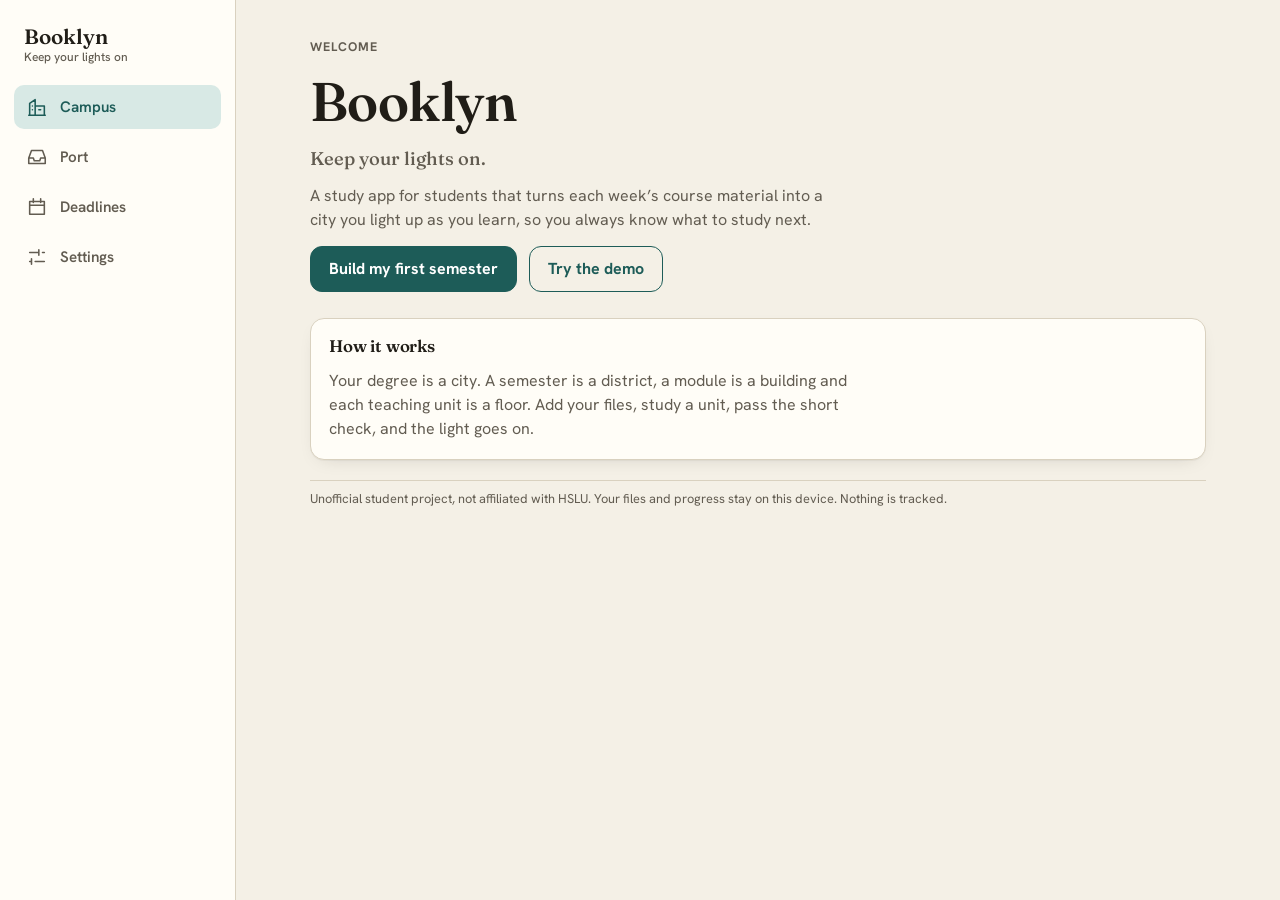
==== index.html @ 8a33d188 "Initial Booklyn" ====
<!doctype html>
<html lang="en">
<head>
<meta charset="utf-8">
<meta name="viewport" content="width=device-width,initial-scale=1,viewport-fit=cover">
<title>Booklyn</title>
<meta name="description" content="Keep your lights on. Turn each week's course material into a city you light up as you learn.">
<meta name="robots" content="noindex,nofollow">
<meta name="theme-color" content="#1d5c58">
<link rel="manifest" href="manifest.webmanifest">
<link rel="icon" href="icon.svg" type="image/svg+xml">
<link rel="preconnect" href="https://fonts.googleapis.com">
<link rel="preconnect" href="https://fonts.gstatic.com" crossorigin>
<link href="https://fonts.googleapis.com/css2?family=Fraunces:opsz,wght@9..144,500;9..144,650&family=Hanken+Grotesk:wght@400;500;600;700&display=swap" rel="stylesheet">
<link rel="stylesheet" href="styles.css">
</head>
<body>
<div class="shell" id="app"></div>
<div class="toast" id="toast" role="status" aria-live="polite"></div>
<input type="file" id="fi" multiple hidden>
<input type="file" id="fd" webkitdirectory multiple hidden>
<script src="app.js"></script>
</body>
</html>
---- styles.css ----
/* Booklyn. Idea: your degree is a city seen at dusk. A module is a building, a teaching unit is a floor, and a light is on when you have reviewed it. */
:root{
  --bg:#f4f0e6; --surface:#fffdf7; --surface2:#ede7d8; --ink:#201d17; --muted:#625c51; --line:#d9d1bf;
  --accent:#1d5c58; --accent-ink:#ffffff; --accent-soft:#d8e9e5;
  --lit:#e9a413; --lit-soft:#fbe9bd; --warn:#a8431a; --ok:#2b7447;
  --wall-s:30%; --wall-l:68%; --win-off:#cfc6b2; --roof:#8d8574; --ground:#bdb39d;
  --radius:14px; --shadow:0 1px 0 rgba(32,29,23,.04),0 6px 20px -12px rgba(32,29,23,.25);
  color-scheme:light;
}
@media (prefers-color-scheme:dark){
  :root:not([data-theme="light"]){
    --bg:#12151b; --surface:#1a1e26; --surface2:#232833; --ink:#ece8dd; --muted:#a29e92; --line:#2e3441;
    --accent:#76c8bd; --accent-ink:#0c2220; --accent-soft:#183431;
    --lit:#ffc247; --lit-soft:#3d3113; --warn:#f08a5d; --ok:#74c995;
    --wall-s:18%; --wall-l:30%; --win-off:#2c323e; --roof:#4a5060; --ground:#2e3441;
    color-scheme:dark;
  }
}
:root[data-theme="dark"]{
  --bg:#12151b; --surface:#1a1e26; --surface2:#232833; --ink:#ece8dd; --muted:#a29e92; --line:#2e3441;
  --accent:#76c8bd; --accent-ink:#0c2220; --accent-soft:#183431;
  --lit:#ffc247; --lit-soft:#3d3113; --warn:#f08a5d; --ok:#74c995;
  --wall-s:18%; --wall-l:30%; --win-off:#2c323e; --roof:#4a5060; --ground:#2e3441;
  color-scheme:dark;
}
*{box-sizing:border-box}
html{-webkit-text-size-adjust:100%}
body{margin:0;background:var(--bg);color:var(--ink);font:16px/1.5 'Hanken Grotesk',system-ui,-apple-system,Segoe UI,sans-serif}
h1,h2,h3{font-family:'Fraunces',Georgia,serif;font-weight:600;line-height:1.15;margin:0;letter-spacing:-.01em}
h1{font-size:clamp(1.7rem,5vw,2.4rem)}
h2{font-size:1.25rem}
h3{font-size:1.05rem}
p{margin:0}
button,select,input,textarea{font:inherit;color:inherit}
button{cursor:pointer}
:focus-visible{outline:3px solid var(--accent);outline-offset:2px;border-radius:6px}
h1:focus{outline:none}
.sr{position:absolute;width:1px;height:1px;overflow:hidden;clip:rect(0 0 0 0);white-space:nowrap}

/* shell */
.shell{min-height:100dvh}
.rail{display:none}
.main{width:100%;max-width:960px;margin:0 auto;padding:22px max(16px,env(safe-area-inset-right)) 104px max(16px,env(safe-area-inset-left));display:flex;flex-direction:column;gap:20px}
.tabbar{position:fixed;left:0;right:0;bottom:0;z-index:20;display:grid;grid-template-columns:repeat(4,1fr);background:var(--surface);border-top:1px solid var(--line);padding:4px max(4px,env(safe-area-inset-right)) max(4px,env(safe-area-inset-bottom)) max(4px,env(safe-area-inset-left))}
.navbtn{position:relative;display:flex;flex-direction:column;align-items:center;gap:2px;min-height:52px;padding:6px 4px;border:0;background:none;color:var(--muted);font-size:.74rem;font-weight:600;border-radius:10px}
.navbtn svg{width:22px;height:22px;stroke:currentColor;fill:none;stroke-width:1.7;stroke-linecap:round;stroke-linejoin:round}
.navbtn[aria-current="page"]{color:var(--accent)}
.badge{position:absolute;top:2px;left:calc(50% + 6px);min-width:18px;height:18px;padding:0 5px;border-radius:9px;background:var(--lit);color:#201d17;font-size:.7rem;font-weight:700;display:grid;place-items:center}
@media (min-width:900px){
  .shell{display:grid;grid-template-columns:236px minmax(0,1fr)}
  .rail{display:flex;flex-direction:column;gap:6px;position:sticky;top:0;height:100dvh;padding:24px 14px;border-right:1px solid var(--line);background:var(--surface)}
  .rail .brand{font:600 1.3rem 'Fraunces',serif;padding:0 10px 14px}
  .rail .brand small{display:block;font:500 .75rem 'Hanken Grotesk',sans-serif;color:var(--muted)}
  .rail .navbtn{flex-direction:row;gap:12px;font-size:.95rem;justify-content:flex-start;padding:10px 12px;min-height:44px}
  .rail .navbtn[aria-current="page"]{background:var(--accent-soft)}
  .rail .badge{position:static;margin-left:auto}
  .tabbar{display:none}
  .main{padding:32px 32px 56px}
}

/* generic */
.eyebrow{font-size:.78rem;font-weight:700;letter-spacing:.08em;text-transform:uppercase;color:var(--muted)}
.lede{color:var(--muted);max-width:60ch}
.card{background:var(--surface);border:1px solid var(--line);border-radius:var(--radius);padding:18px;box-shadow:var(--shadow)}
.card.accent{background:var(--accent);color:var(--accent-ink);border-color:transparent}
.card.accent .eyebrow,.card.accent .lede{color:inherit;opacity:.85}
.stack{display:flex;flex-direction:column;gap:12px}
.row{display:flex;align-items:center;gap:12px;flex-wrap:wrap}
.between{justify-content:space-between}
.btn{display:inline-flex;align-items:center;justify-content:center;gap:8px;min-height:44px;padding:10px 18px;border-radius:12px;border:1px solid var(--accent);background:var(--accent);color:var(--accent-ink);font-weight:700;text-decoration:none}
.btn.ghost{background:transparent;color:var(--accent)}
.btn.light{background:var(--accent-ink);color:var(--accent);border-color:transparent}
.card.accent .btn.ghost{color:var(--accent-ink);border-color:currentColor}
.btn.small{min-height:36px;padding:6px 12px;font-size:.9rem}
.btn[disabled]{opacity:.45;cursor:not-allowed}
.link{background:none;border:0;padding:0;color:var(--accent);font-weight:600;text-decoration:underline;text-underline-offset:3px;min-height:32px}
.back{display:inline-flex;align-items:center;gap:6px;color:var(--muted);font-weight:600;background:none;border:0;padding:6px 0;min-height:36px}
.chip{display:inline-flex;align-items:center;gap:6px;padding:2px 10px;border-radius:999px;font-size:.78rem;font-weight:700;background:var(--surface2);color:var(--muted);white-space:nowrap}
.chip::before{content:"";width:8px;height:8px;border-radius:50%;background:currentColor}
.chip.s-lit{background:var(--lit-soft);color:var(--ink)}
.chip.s-lit::before{background:var(--lit)}
.chip.s-progress::before{background:var(--lit);opacity:.55}
.chip.s-empty::before{background:none;border:1.5px dashed currentColor}
.chip.warn{background:#f6dccd;color:#6e2a0d}
.chip.warn::before{background:var(--warn)}
@media (prefers-color-scheme:dark){:root:not([data-theme="light"]) .chip.warn{background:#4a2616;color:#ffd7c4}}
:root[data-theme="dark"] .chip.warn{background:#4a2616;color:#ffd7c4}
.bar{height:8px;border-radius:99px;background:var(--surface2);overflow:hidden}
.bar>i{display:block;height:100%;background:var(--lit);border-radius:99px;transition:width .4s}
.card.accent .bar{background:rgba(255,255,255,.25)}
.card.accent .bar>i{background:var(--lit)}
.grid2{display:grid;gap:14px;grid-template-columns:1fr}
@media (min-width:700px){.grid2{grid-template-columns:1fr 1fr}}
.notice{border:1px dashed var(--line);border-radius:12px;padding:10px 14px;color:var(--muted);font-size:.9rem}
.notice.warn{border-color:var(--warn);color:var(--warn)}

/* skyline */
.sky{display:grid;grid-template-columns:repeat(7,minmax(0,1fr));gap:4px;align-items:end;padding-top:6px;border-bottom:3px solid var(--ground)}
.bld{display:flex;flex-direction:column;align-items:center;gap:4px;border:0;background:none;padding:2px 0 6px;border-radius:8px;min-height:44px}
.bld svg{width:100%;max-width:64px;height:auto;overflow:visible}
.bld:hover svg,.bld:focus-visible svg{transform:translateY(-3px)}
.bld svg{transition:transform .2s}
.bld .code{font-size:.7rem;font-weight:700;letter-spacing:.04em;color:var(--muted)}
.bsvg .wall{fill:hsl(var(--h) var(--wall-s) var(--wall-l))}
.bsvg .roof{fill:var(--roof)}
.bsvg .win{fill:var(--win-off)}
.bsvg .st-lit .win{fill:var(--lit)}
.bsvg .st-progress .win{fill:var(--lit);opacity:.5}
.bsvg .st-empty .wall{fill:var(--surface2);stroke:none;opacity:.75}
.bsvg .st-empty .win{display:none}
.bsvg .pop .win{animation:glow .9s ease-out}
@keyframes glow{from{fill:var(--win-off)}60%{filter:drop-shadow(0 0 3px var(--lit))}}
.legend{display:flex;gap:16px;flex-wrap:wrap;font-size:.82rem;color:var(--muted)}
.legend span{display:inline-flex;align-items:center;gap:6px}
.dot{width:10px;height:10px;border-radius:2px;display:inline-block;background:var(--win-off)}
.dot.l{background:var(--lit)}.dot.p{background:var(--lit);opacity:.5}
.dot.e{background:var(--surface2);border:1px solid var(--line)}

/* lists */
.list{list-style:none;margin:0;padding:0;display:flex;flex-direction:column;gap:10px}
.item{display:flex;gap:12px;align-items:center;padding:12px 14px;background:var(--surface);border:1px solid var(--line);border-radius:12px;text-decoration:none;color:inherit;width:100%;text-align:left}
button.item{cursor:pointer}
.item .grow{flex:1;min-width:0}
.item .t{font-weight:600;overflow-wrap:anywhere}
.item .s{font-size:.85rem;color:var(--muted)}
.floor{width:42px;height:42px;border-radius:10px;display:grid;place-items:center;font-weight:700;background:hsl(var(--h) var(--wall-s) var(--wall-l));color:#201d17;flex:none}
.item.lit .floor{box-shadow:inset 0 0 0 3px var(--lit)}
.item.empty{border-style:dashed}
.chip.s-empty::before{background:none;border:1.5px solid currentColor}
.modcard{display:flex;flex-direction:column;gap:10px}
.mini{display:flex;align-items:center;gap:12px}
.mini .floor{width:40px;height:40px}
.check{display:flex;gap:12px;align-items:flex-start;padding:12px 14px;background:var(--surface);border:1px solid var(--line);border-radius:12px;cursor:pointer}
.check input{width:22px;height:22px;margin-top:1px;accent-color:var(--accent);flex:none}
.check .t{font-weight:600;overflow-wrap:anywhere}
.check .s{font-size:.85rem;color:var(--muted)}
.tabs{display:flex;gap:4px;padding:4px;background:var(--surface2);border-radius:12px;width:fit-content;max-width:100%}
.tabs button{border:0;background:none;padding:8px 16px;border-radius:9px;font-weight:600;color:var(--muted);min-height:40px}
.tabs button[aria-selected="true"]{background:var(--surface);color:var(--ink);box-shadow:var(--shadow)}
input[type=search],input[type=text],input[type=number],input[type=date],textarea,select{width:100%;min-height:44px;padding:10px 12px;border:1px solid var(--line);border-radius:10px;background:var(--surface);color:var(--ink)}
textarea{min-height:130px;resize:vertical}
label.f{display:flex;flex-direction:column;gap:6px;font-weight:600;font-size:.9rem}

/* port */
.pfile{display:grid;gap:10px;padding:14px;background:var(--surface);border:1px solid var(--line);border-radius:12px}
.pfile.flag{border-color:var(--lit);box-shadow:inset 3px 0 0 var(--lit)}
.pfile.off{opacity:.55}
.pfile .top{display:flex;gap:12px;align-items:flex-start}
.pfile .top input{width:22px;height:22px;accent-color:var(--accent);margin-top:2px;flex:none}
.pfile .sel{display:grid;gap:8px;grid-template-columns:minmax(0,1fr) 112px}
.actionbar{position:sticky;bottom:calc(68px + env(safe-area-inset-bottom));z-index:5;display:flex;gap:12px;align-items:center;justify-content:space-between;flex-wrap:wrap;padding:12px 14px;background:var(--surface);border:1px solid var(--line);border-radius:14px;box-shadow:0 10px 30px -12px rgba(0,0,0,.35)}
@media (min-width:900px){.actionbar{bottom:16px}}

/* study */
.timer{font:600 clamp(3.2rem,16vw,5.5rem)/1 'Fraunces',serif;font-variant-numeric:tabular-nums;text-align:center;padding:10px 0}
.opt{display:flex;gap:12px;align-items:center;width:100%;text-align:left;min-height:52px;padding:12px 14px;border-radius:12px;border:1.5px solid var(--line);background:var(--surface)}
.opt:hover:not([disabled]){border-color:var(--accent)}
.opt .k{width:28px;height:28px;border-radius:8px;background:var(--surface2);display:grid;place-items:center;font-weight:700;flex:none}
.opt.right{border-color:var(--ok);background:color-mix(in srgb,var(--ok) 14%,var(--surface))}
.opt.wrong{border-color:var(--warn);background:color-mix(in srgb,var(--warn) 14%,var(--surface))}
.opt[disabled]{cursor:default}
.steps{display:flex;gap:6px}
.steps i{flex:1;height:6px;border-radius:9px;background:var(--surface2)}
.steps i.on{background:var(--accent)}
.big{width:112px;margin:0 auto}
.toast{position:fixed;left:50%;bottom:calc(84px + env(safe-area-inset-bottom));transform:translateX(-50%);max-width:min(92vw,420px);padding:10px 16px;border-radius:12px;background:var(--ink);color:var(--bg);font-weight:600;opacity:0;pointer-events:none;transition:opacity .2s;z-index:50;text-align:center}
.toast.show{opacity:1}
@media (min-width:900px){.toast{bottom:28px}}
.foot{font-size:.82rem;color:var(--muted)}
@media (prefers-reduced-motion:reduce){*{animation:none!important;transition:none!important}}

/* ---- Booklyn additions ---- */
.sky{grid-template-columns:repeat(auto-fit,minmax(44px,1fr))}
.drop{display:flex;flex-direction:column;align-items:center;gap:10px;text-align:center;padding:26px 18px;border:2px dashed var(--line);border-radius:var(--radius);background:var(--surface)}
.drop.over{border-color:var(--accent);background:var(--accent-soft)}
.drop h2{font-size:1.15rem}
.pfile .sel{grid-template-columns:minmax(0,1fr) 112px}
.row.tight{gap:8px}
.fld{display:grid;gap:10px;grid-template-columns:1fr}
@media (min-width:700px){.fld.cols{grid-template-columns:110px 1fr 110px}}
.modrow{display:grid;gap:8px;padding:12px;background:var(--surface2);border-radius:12px}
.modrow .g{display:grid;gap:8px;grid-template-columns:minmax(0,1fr) minmax(0,1fr)}.modrow .g label:nth-child(2){grid-column:1/-1;order:3}
.hero{display:flex;flex-direction:column;gap:14px;padding:6px 0}
.hero h1{font-size:clamp(2.2rem,8vw,3.4rem)}
.hero .motto{font:500 1.15rem 'Fraunces',serif;color:var(--muted)}
.sem{display:flex;gap:10px;align-items:center;flex-wrap:wrap}
.sem select{width:auto;max-width:100%;min-height:40px;font-weight:600}
.matrow{display:flex;gap:12px;align-items:flex-start;padding:12px 14px;background:var(--surface);border:1px solid var(--line);border-radius:12px}
.matrow .grow{flex:1;min-width:0}
.matrow input[type=checkbox]{width:22px;height:22px;margin-top:2px;accent-color:var(--accent);flex:none}
.matrow .t{font-weight:600;overflow-wrap:anywhere}
.matrow .s{font-size:.85rem;color:var(--muted)}
.matrow .acts{display:flex;gap:6px;flex-wrap:wrap;margin-top:8px}
.btn.danger{background:var(--warn);border-color:var(--warn);color:#fff}
.disclaimer{font-size:.8rem;color:var(--muted);padding-top:8px;border-top:1px solid var(--line)}
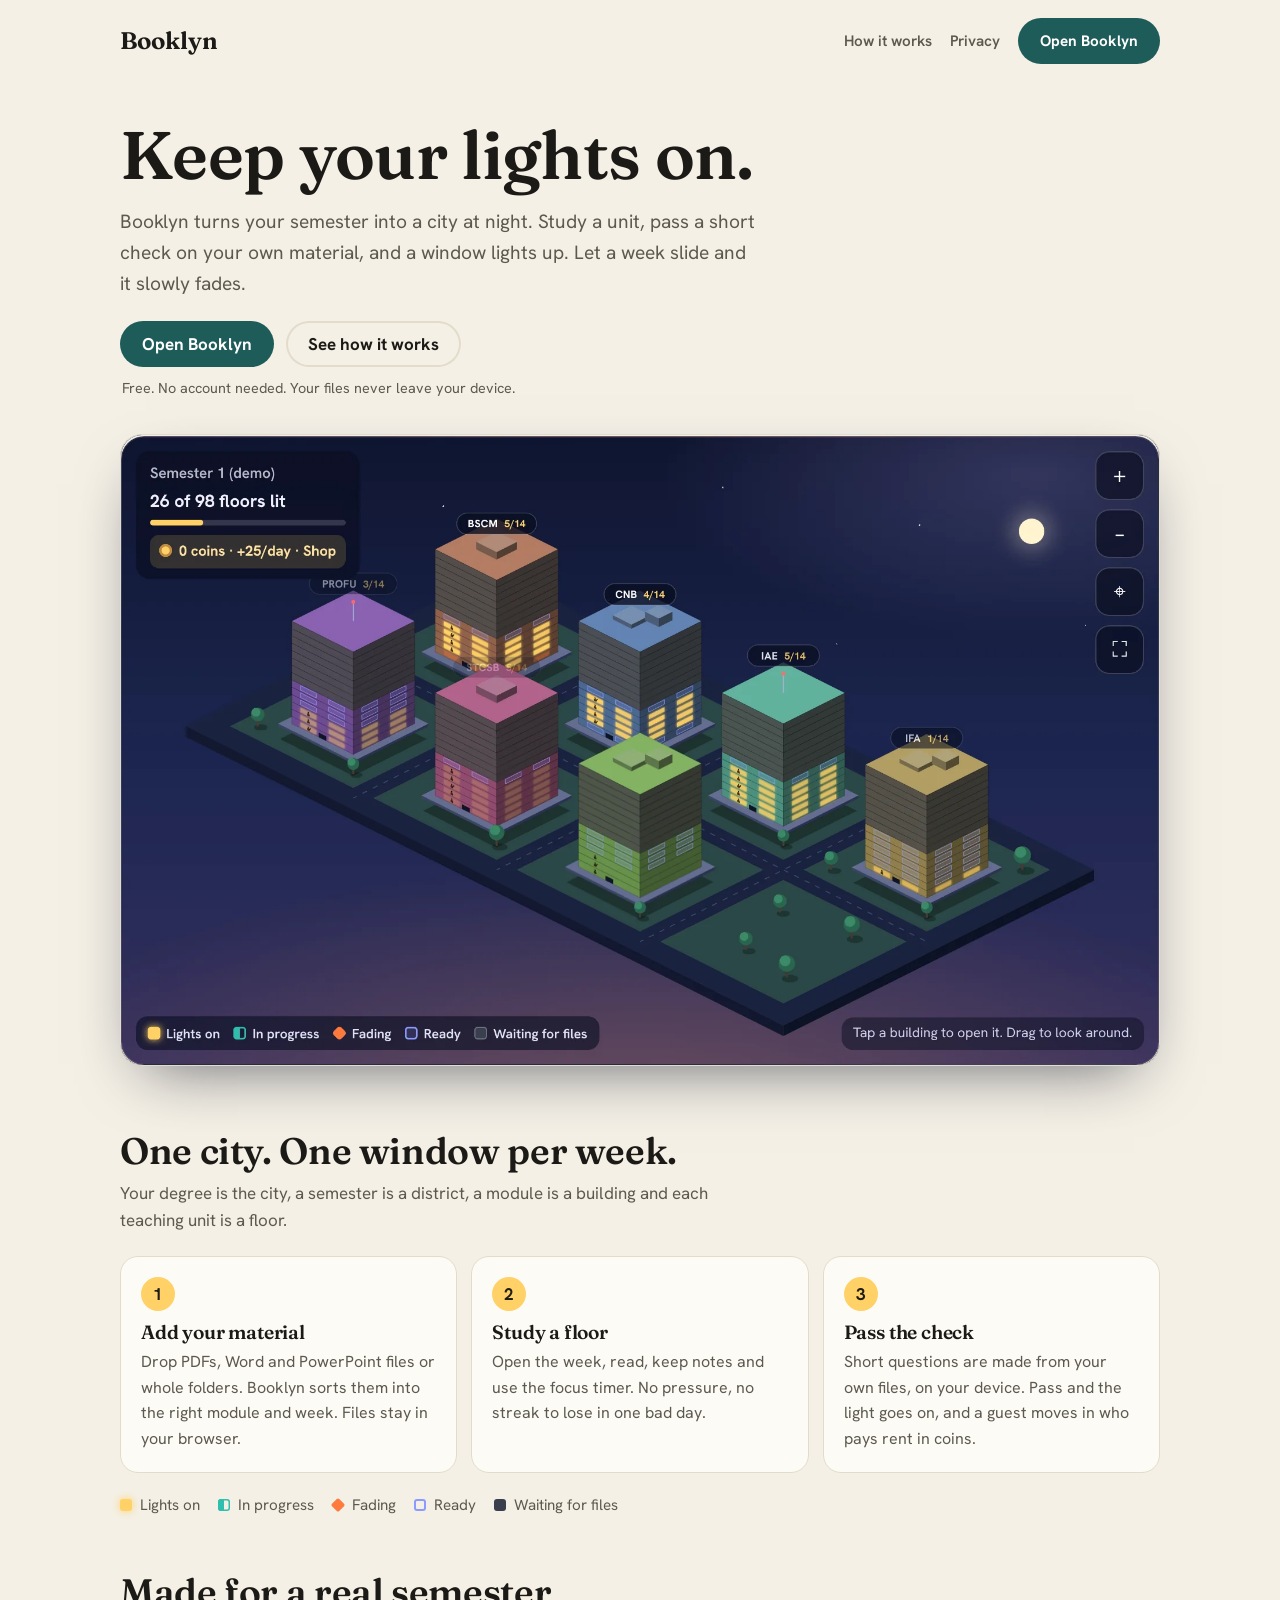
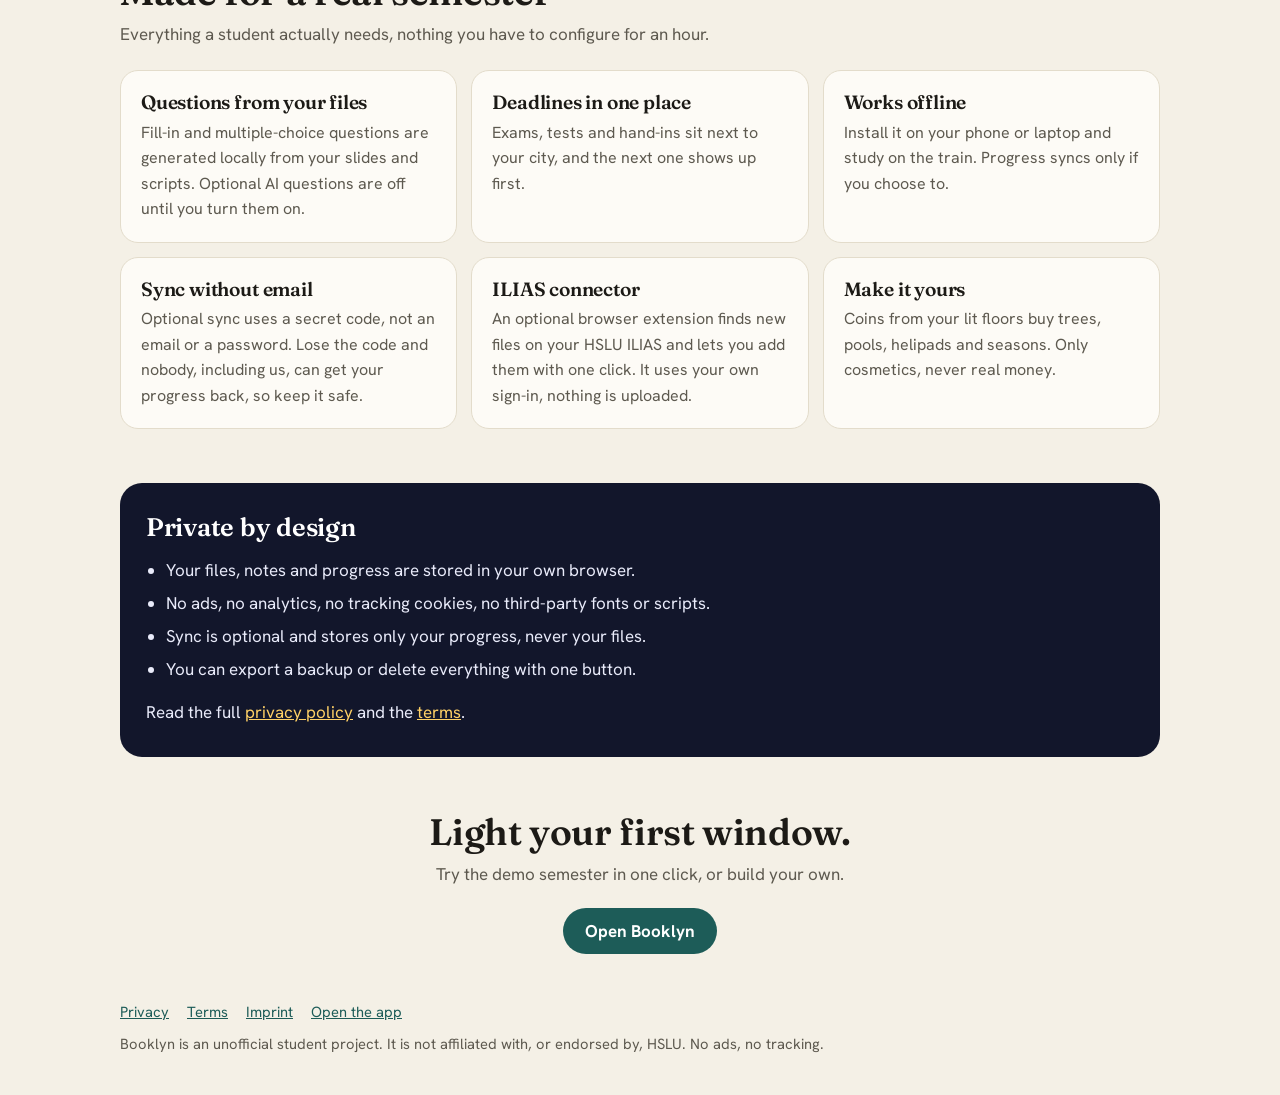
==== commit a42ffa21: "Landing, /app/, pin fix, ILIAS rescan, security" ====
--- a/index.html
+++ b/index.html
@@ -2,23 +2,78 @@
 <html lang="en">
 <head>
 <meta charset="utf-8">
-<meta name="viewport" content="width=device-width,initial-scale=1,viewport-fit=cover">
-<title>Booklyn</title>
-<meta name="description" content="Keep your lights on. Turn each week's course material into a city you light up as you learn.">
-<meta name="robots" content="noindex,nofollow">
+<meta name="viewport" content="width=device-width,initial-scale=1">
+<title>Booklyn: keep your lights on</title>
+<meta name="description" content="Booklyn turns your semester into a night city you light up as you study. Free, private and made by students.">
 <meta name="theme-color" content="#1d5c58">
-<link rel="manifest" href="manifest.webmanifest">
-<link rel="icon" href="icon.svg" type="image/svg+xml">
-<link rel="preconnect" href="https://fonts.googleapis.com">
-<link rel="preconnect" href="https://fonts.gstatic.com" crossorigin>
-<link href="https://fonts.googleapis.com/css2?family=Fraunces:opsz,wght@9..144,500;9..144,650&family=Hanken+Grotesk:wght@400;500;600;700&display=swap" rel="stylesheet">
-<link rel="stylesheet" href="styles.css">
+<link rel="icon" href="/app/icon.svg" type="image/svg+xml">
+<link rel="preload" href="/app/fonts/hanken-400.woff2" as="font" type="font/woff2" crossorigin>
+<link rel="stylesheet" href="/app/fonts/fonts.css">
+<link rel="stylesheet" href="/assets/site.css">
+<meta property="og:title" content="Booklyn: keep your lights on">
+<meta property="og:description" content="Study a unit, pass a short check, and a window in your city lights up.">
+<meta property="og:image" content="/assets/city.webp">
 </head>
 <body>
-<div class="shell" id="app"></div>
-<div class="toast" id="toast" role="status" aria-live="polite"></div>
-<input type="file" id="fi" multiple hidden>
-<input type="file" id="fd" webkitdirectory multiple hidden>
-<script src="app.js"></script>
+<a class="skip" href="#main">Skip to content</a>
+<div class="wrap">
+<header class="top"><a class="brand" href="/">Booklyn</a><nav aria-label="Main"><a href="/#how">How it works</a><a href="/privacy/">Privacy</a><a class="btn" href="/app/">Open Booklyn</a></nav></header>
+<main id="main">
+<section class="hero">
+<div>
+<h1>Keep your lights on.</h1>
+<p class="lede">Booklyn turns your semester into a city at night. Study a unit, pass a short check on your own material, and a window lights up. Let a week slide and it slowly fades.</p>
+<div class="cta"><a class="btn" href="/app/">Open Booklyn</a><a class="btn ghost" href="#how">See how it works</a></div>
+<p class="note">Free. No account needed. Your files never leave your device.</p>
+</div>
+<div class="shot"><img src="/assets/city.webp" width="1792" height="1086" alt="An isometric night city. Each building is a module and each lit window is a unit you have studied." fetchpriority="high"></div>
+</section>
+
+<section class="s" id="how" aria-labelledby="how-h">
+<h2 id="how-h">One city. One window per week.</h2>
+<p class="sub">Your degree is the city, a semester is a district, a module is a building and each teaching unit is a floor.</p>
+<div class="grid">
+<div class="card"><span class="num" aria-hidden="true">1</span><h3>Add your material</h3><p>Drop PDFs, Word and PowerPoint files or whole folders. Booklyn sorts them into the right module and week. Files stay in your browser.</p></div>
+<div class="card"><span class="num" aria-hidden="true">2</span><h3>Study a floor</h3><p>Open the week, read, keep notes and use the focus timer. No pressure, no streak to lose in one bad day.</p></div>
+<div class="card"><span class="num" aria-hidden="true">3</span><h3>Pass the check</h3><p>Short questions are made from your own files, on your device. Pass and the light goes on, and a guest moves in who pays rent in coins.</p></div>
+</div>
+<div class="legend" aria-label="What the windows mean"><span><i class="l-on"></i>Lights on</span><span><i class="l-prog"></i>In progress</span><span><i class="l-fade"></i>Fading</span><span><i class="l-ready"></i>Ready</span><span><i class="l-wait"></i>Waiting for files</span></div>
+</section>
+
+<section class="s" aria-labelledby="f-h">
+<h2 id="f-h">Made for a real semester</h2>
+<p class="sub">Everything a student actually needs, nothing you have to configure for an hour.</p>
+<div class="grid">
+<div class="card"><h3>Questions from your files</h3><p>Fill-in and multiple-choice questions are generated locally from your slides and scripts. Optional AI questions are off until you turn them on.</p></div>
+<div class="card"><h3>Deadlines in one place</h3><p>Exams, tests and hand-ins sit next to your city, and the next one shows up first.</p></div>
+<div class="card"><h3>Works offline</h3><p>Install it on your phone or laptop and study on the train. Progress syncs only if you choose to.</p></div>
+<div class="card"><h3>Sync without email</h3><p>Optional sync uses a secret code, not an email or a password. Lose the code and nobody, including us, can get your progress back, so keep it safe.</p></div>
+<div class="card"><h3>ILIAS connector</h3><p>An optional browser extension finds new files on your HSLU ILIAS and lets you add them with one click. It uses your own sign-in, nothing is uploaded.</p></div>
+<div class="card"><h3>Make it yours</h3><p>Coins from your lit floors buy trees, pools, helipads and seasons. Only cosmetics, never real money.</p></div>
+</div>
+</section>
+
+<section class="s" aria-labelledby="p-h">
+<div class="priv">
+<h2 id="p-h">Private by design</h2>
+<ul>
+<li>Your files, notes and progress are stored in your own browser.</li>
+<li>No ads, no analytics, no tracking cookies, no third-party fonts or scripts.</li>
+<li>Sync is optional and stores only your progress, never your files.</li>
+<li>You can export a backup or delete everything with one button.</li>
+</ul>
+<p style="margin:16px 0 0">Read the full <a href="/privacy/">privacy policy</a> and the <a href="/terms/">terms</a>.</p>
+</div>
+</section>
+
+<section class="s" aria-labelledby="c-h" style="text-align:center">
+<h2 id="c-h">Light your first window.</h2>
+<p class="sub" style="margin:8px auto 20px">Try the demo semester in one click, or build your own.</p>
+<a class="btn" href="/app/">Open Booklyn</a>
+</section>
+</main>
+<footer><div class="links"><a href="/privacy/">Privacy</a><a href="/terms/">Terms</a><a href="/imprint/">Imprint</a><a href="/app/">Open the app</a></div>
+<div>Booklyn is an unofficial student project. It is not affiliated with, or endorsed by, HSLU. No ads, no tracking.</div></footer>
+</div>
 </body>
 </html>
--- a/app/fonts/fonts.css
+++ b/app/fonts/fonts.css
@@ -0,0 +1,5 @@
+@font-face{font-family:'Fraunces';font-style:normal;font-weight:100 900;font-display:swap;src:url(fraunces.woff2) format('woff2')}
+@font-face{font-family:'Hanken Grotesk';font-style:normal;font-weight:400;font-display:swap;src:url(hanken-400.woff2) format('woff2')}
+@font-face{font-family:'Hanken Grotesk';font-style:normal;font-weight:500;font-display:swap;src:url(hanken-500.woff2) format('woff2')}
+@font-face{font-family:'Hanken Grotesk';font-style:normal;font-weight:600;font-display:swap;src:url(hanken-600.woff2) format('woff2')}
+@font-face{font-family:'Hanken Grotesk';font-style:normal;font-weight:700;font-display:swap;src:url(hanken-700.woff2) format('woff2')}
--- a/assets/site.css
+++ b/assets/site.css
@@ -0,0 +1,33 @@
+:root{--bg:#f4f0e6;--card:#fdfbf6;--ink:#1c1a16;--muted:#5d594f;--line:#e3dccb;--teal:#1d5c58;--teal-ink:#fff;--lit:#ffd166;--night:#12162b}
+@media (prefers-color-scheme:dark){:root{--bg:#14161f;--card:#1c1f2b;--ink:#efece3;--muted:#a9a89f;--line:#2c3040;--teal:#4fb3a9;--teal-ink:#0f1a19}}
+*{box-sizing:border-box}html{-webkit-text-size-adjust:100%}
+body{margin:0;background:var(--bg);color:var(--ink);font-family:'Hanken Grotesk',system-ui,-apple-system,Segoe UI,sans-serif;font-size:1.0625rem;line-height:1.6}
+h1,h2,h3{font-family:'Fraunces',Georgia,serif;font-weight:600;line-height:1.15;letter-spacing:-.01em;margin:0}
+a{color:var(--teal)}a:focus-visible,button:focus-visible{outline:3px solid var(--lit);outline-offset:2px;border-radius:6px}
+.wrap{max-width:1080px;margin:0 auto;padding:0 20px}
+.skip{position:absolute;left:-999px;top:8px;background:var(--card);padding:8px 12px;border-radius:8px;z-index:9}.skip:focus{left:8px}
+.top{display:flex;align-items:center;justify-content:space-between;gap:12px;padding:18px 0}
+.brand{font-family:'Fraunces',Georgia,serif;font-weight:650;font-size:1.5rem;color:var(--ink);text-decoration:none}
+.top nav{display:flex;align-items:center;gap:18px;font-weight:600;font-size:.95rem}.top nav a{color:var(--muted);text-decoration:none}.top nav a:hover{color:var(--ink)}
+.btn{display:inline-flex;align-items:center;justify-content:center;min-height:46px;padding:0 22px;border-radius:999px;background:var(--teal);color:var(--teal-ink)!important;font-weight:700;text-decoration:none;border:0}
+.btn:hover{filter:brightness(1.08)}.btn.ghost{background:transparent;color:var(--ink)!important;box-shadow:inset 0 0 0 2px var(--line)}
+.hero{padding:34px 0 10px;display:grid;gap:26px}
+.hero h1{font-size:clamp(2.4rem,7vw,4.2rem)}
+.hero p.lede{font-size:1.2rem;color:var(--muted);max-width:40rem;margin:14px 0 0}
+.cta{display:flex;gap:12px;flex-wrap:wrap;margin-top:22px}
+.shot{border-radius:22px;overflow:hidden;box-shadow:0 24px 60px -26px rgba(10,14,32,.65);border:1px solid var(--line);background:var(--night)}.shot img{display:block;width:100%;height:auto}
+.note{font-size:.9rem;color:var(--muted);margin:10px 2px 0}
+section.s{padding:54px 0 0}.s>h2{font-size:clamp(1.7rem,4vw,2.3rem);margin-bottom:8px}.s>p.sub{color:var(--muted);margin:0 0 22px;max-width:40rem}
+.grid{display:grid;gap:14px;grid-template-columns:repeat(auto-fit,minmax(285px,1fr))}
+.card{background:var(--card);border:1px solid var(--line);border-radius:18px;padding:20px}.card h3{font-size:1.2rem;margin-bottom:6px}.card p{margin:0;color:var(--muted);font-size:1rem}
+.num{display:inline-grid;place-items:center;width:34px;height:34px;border-radius:50%;background:var(--lit);color:#201d17;font-weight:800;margin-bottom:10px}
+.legend{display:flex;gap:10px 18px;flex-wrap:wrap;margin-top:20px;font-size:.95rem;color:var(--muted)}
+.legend span{display:inline-flex;align-items:center;gap:8px}.legend i{width:12px;height:12px;display:inline-block}
+.l-on{background:#ffd166;border-radius:3px;box-shadow:0 0 8px #ffd166}.l-prog{background:linear-gradient(90deg,#2fbfae 50%,transparent 50%);box-shadow:inset 0 0 0 1.5px #2fbfae;border-radius:3px}.l-fade{background:#ff7a3d;transform:rotate(45deg) scale(.85);border-radius:2px}.l-ready{box-shadow:inset 0 0 0 2px #8c9bff;border-radius:3px}.l-wait{background:#3a3f4d;border-radius:3px}
+.priv{background:var(--night);color:#e9ebfa;border-radius:22px;padding:30px 26px}.priv h2{color:#fff}.priv ul{margin:14px 0 0;padding-left:20px}.priv li{margin:6px 0}.priv a{color:#ffd166}
+footer{padding:46px 0 40px;color:var(--muted);font-size:.92rem}footer .links{display:flex;gap:18px;flex-wrap:wrap;margin-bottom:8px}
+.doc{max-width:46rem;padding-bottom:20px}.doc h1{font-size:clamp(2rem,5vw,2.8rem);margin:18px 0 6px}.doc h2{font-size:1.4rem;margin:30px 0 6px}.doc p,.doc li{color:var(--ink)}.doc .meta{color:var(--muted);font-size:.95rem}
+.doc .todo{background:#ffe9a8;color:#3a2c00;padding:0 4px;border-radius:4px;font-weight:600}
+@media (prefers-color-scheme:dark){.doc .todo{background:#5a4812;color:#ffe9a8}}
+@media (min-width:880px){.hero{grid-template-columns:1fr;gap:34px}}
+@media (prefers-reduced-motion:no-preference){.btn{transition:filter .15s}}
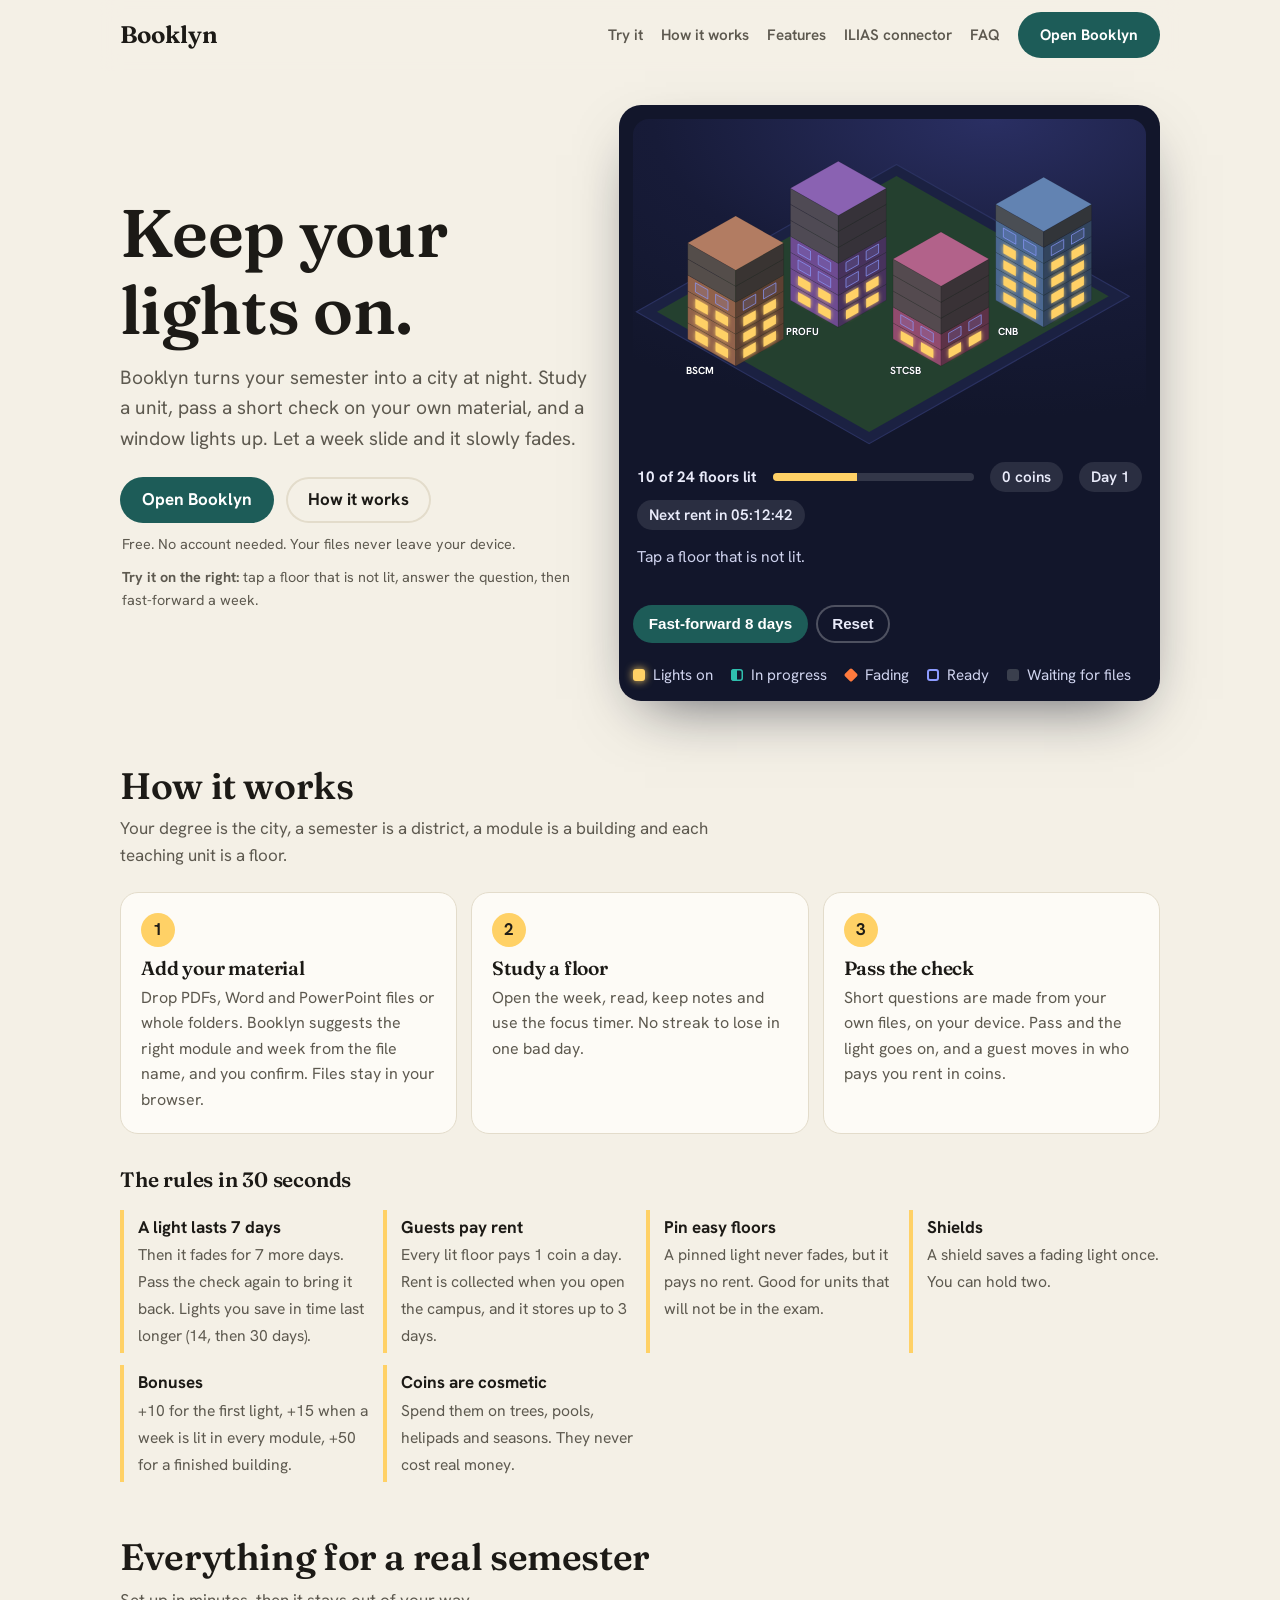
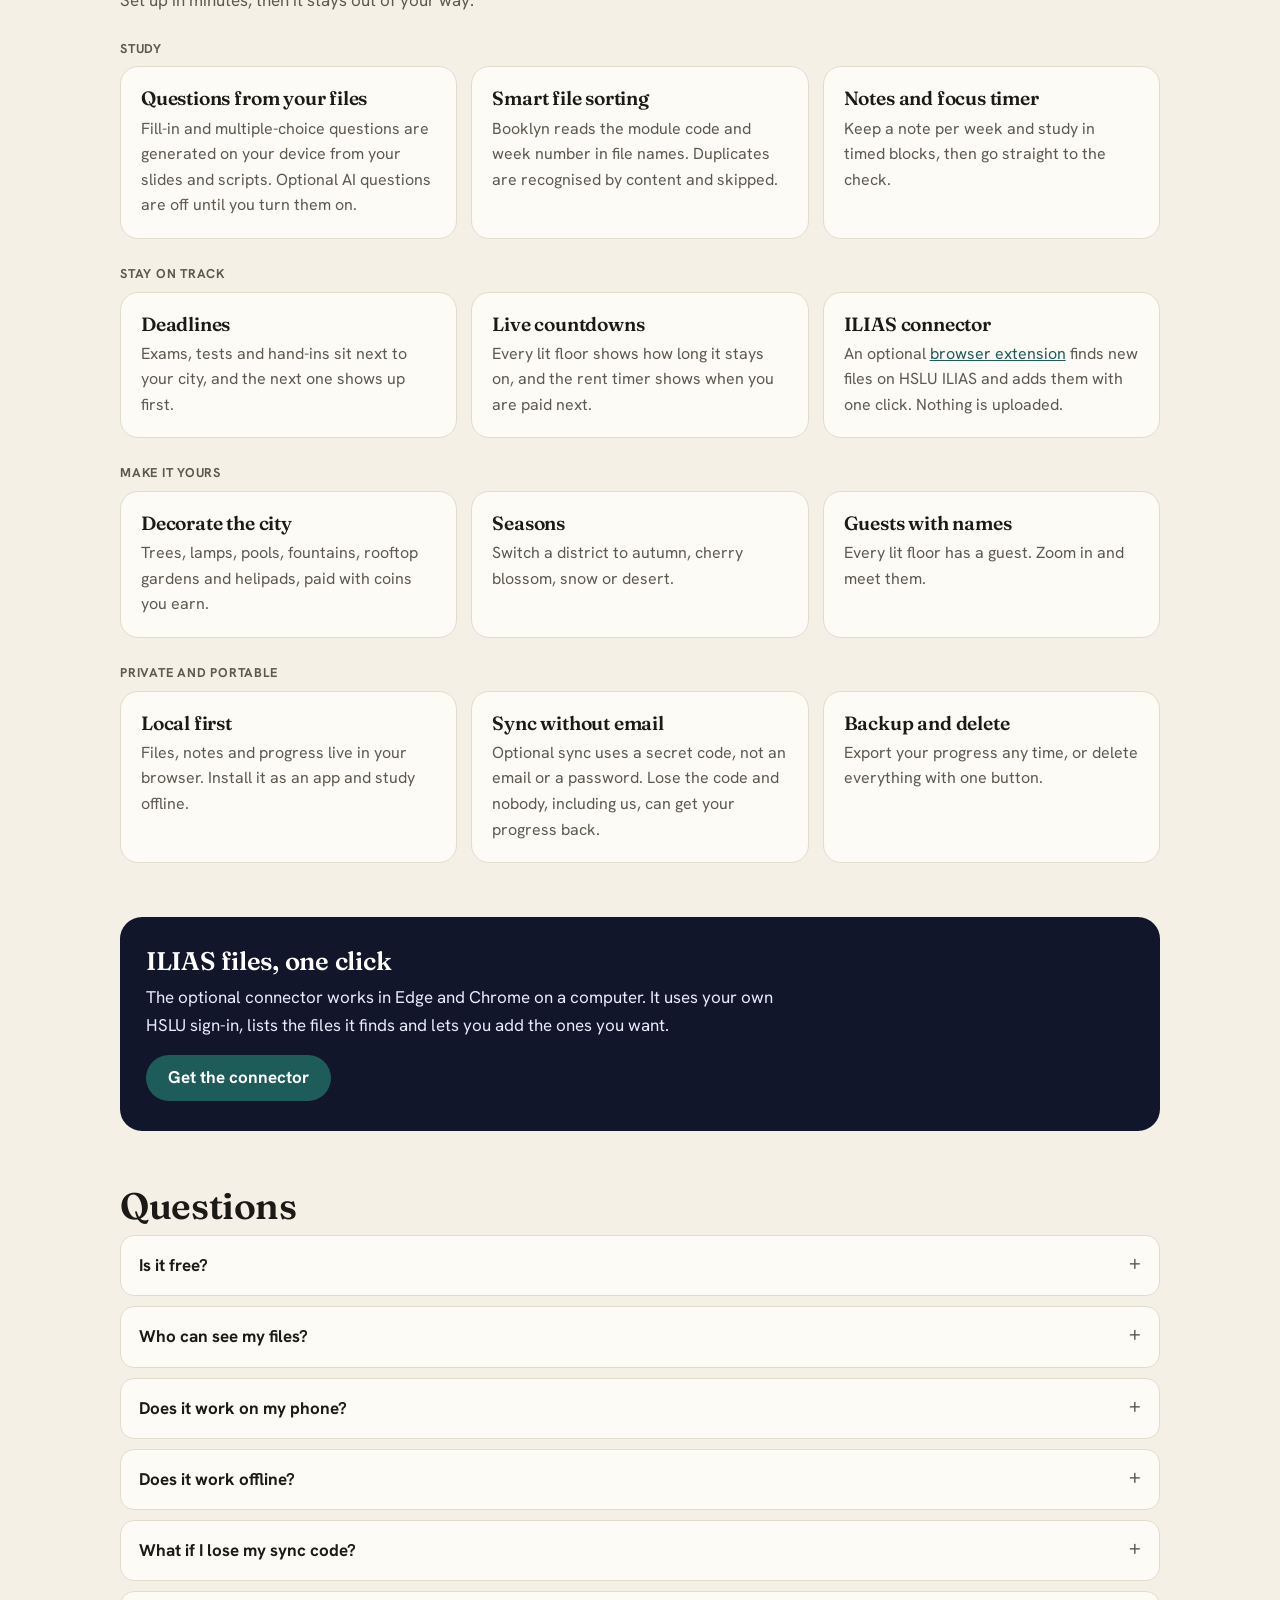
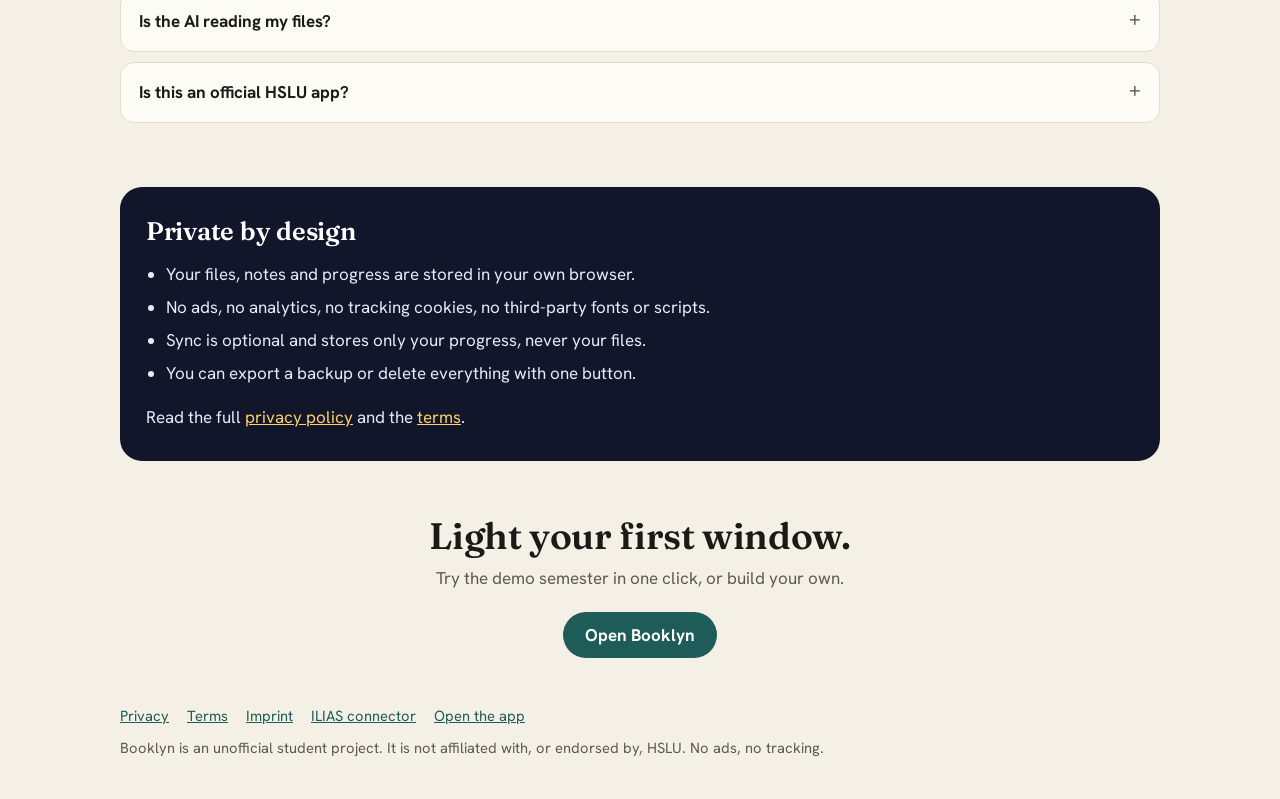
==== commit 5d3c70bf: "Interactive landing, connector page, ILIAS scan fix, rent timer" ====
--- a/index.html
+++ b/index.html
@@ -17,40 +17,87 @@
 <body>
 <a class="skip" href="#main">Skip to content</a>
 <div class="wrap">
-<header class="top"><a class="brand" href="/">Booklyn</a><nav aria-label="Main"><a href="/#how">How it works</a><a href="/privacy/">Privacy</a><a class="btn" href="/app/">Open Booklyn</a></nav></header>
+<header class="top"><a class="brand" href="/">Booklyn</a><nav aria-label="Main"><a href="/#try">Try it</a><a href="/#how">How it works</a><a href="/#features">Features</a><a href="/connector/">ILIAS connector</a><a href="/#faq">FAQ</a><a class="btn" href="/app/">Open Booklyn</a></nav></header>
 <main id="main">
-<section class="hero">
+<section class="hero herogrid" id="try">
 <div>
 <h1>Keep your lights on.</h1>
 <p class="lede">Booklyn turns your semester into a city at night. Study a unit, pass a short check on your own material, and a window lights up. Let a week slide and it slowly fades.</p>
-<div class="cta"><a class="btn" href="/app/">Open Booklyn</a><a class="btn ghost" href="#how">See how it works</a></div>
+<div class="cta"><a class="btn" href="/app/">Open Booklyn</a><a class="btn ghost" href="#how">How it works</a></div>
 <p class="note">Free. No account needed. Your files never leave your device.</p>
+<p class="note"><strong>Try it on the right:</strong> tap a floor that is not lit, answer the question, then fast-forward a week.</p>
 </div>
-<div class="shot"><img src="/assets/city.webp" width="1792" height="1086" alt="An isometric night city. Each building is a module and each lit window is a unit you have studied." fetchpriority="high"></div>
+<div class="demo" aria-label="Interactive demo of Booklyn">
+<svg viewBox="-225 -50 450 290" role="group" aria-label="A small demo city. Each floor is a week of a module."><g id="demo-city"></g></svg>
+<div class="dstats"><b id="d-stats">0 of 0 floors lit</b><span class="dbar"><i id="d-bar"></i></span><span class="dchip"><span id="d-coins">0</span> coins</span><span class="dchip" id="d-day">Day 1</span><span class="dchip">Next rent in <span id="d-rent">--:--:--</span></span></div>
+<p class="dmsg" id="d-msg" role="status" aria-live="polite">Tap a floor that is not lit.</p>
+<div class="dquiz" id="d-quiz" hidden></div>
+<div class="drow"><button type="button" class="btn small" id="d-ff">Fast-forward 8 days</button><button type="button" class="btn ghost small" id="d-reset">Reset</button></div>
+<div class="legend" style="color:#cfd3ee" aria-label="What the windows mean"><span><i class="l-on"></i>Lights on</span><span><i class="l-prog"></i>In progress</span><span><i class="l-fade"></i>Fading</span><span><i class="l-ready"></i>Ready</span><span><i class="l-wait"></i>Waiting for files</span></div>
+</div>
 </section>
 
 <section class="s" id="how" aria-labelledby="how-h">
-<h2 id="how-h">One city. One window per week.</h2>
+<h2 id="how-h">How it works</h2>
 <p class="sub">Your degree is the city, a semester is a district, a module is a building and each teaching unit is a floor.</p>
 <div class="grid">
-<div class="card"><span class="num" aria-hidden="true">1</span><h3>Add your material</h3><p>Drop PDFs, Word and PowerPoint files or whole folders. Booklyn sorts them into the right module and week. Files stay in your browser.</p></div>
-<div class="card"><span class="num" aria-hidden="true">2</span><h3>Study a floor</h3><p>Open the week, read, keep notes and use the focus timer. No pressure, no streak to lose in one bad day.</p></div>
-<div class="card"><span class="num" aria-hidden="true">3</span><h3>Pass the check</h3><p>Short questions are made from your own files, on your device. Pass and the light goes on, and a guest moves in who pays rent in coins.</p></div>
+<div class="card"><span class="num" aria-hidden="true">1</span><h3>Add your material</h3><p>Drop PDFs, Word and PowerPoint files or whole folders. Booklyn suggests the right module and week from the file name, and you confirm. Files stay in your browser.</p></div>
+<div class="card"><span class="num" aria-hidden="true">2</span><h3>Study a floor</h3><p>Open the week, read, keep notes and use the focus timer. No streak to lose in one bad day.</p></div>
+<div class="card"><span class="num" aria-hidden="true">3</span><h3>Pass the check</h3><p>Short questions are made from your own files, on your device. Pass and the light goes on, and a guest moves in who pays you rent in coins.</p></div>
 </div>
-<div class="legend" aria-label="What the windows mean"><span><i class="l-on"></i>Lights on</span><span><i class="l-prog"></i>In progress</span><span><i class="l-fade"></i>Fading</span><span><i class="l-ready"></i>Ready</span><span><i class="l-wait"></i>Waiting for files</span></div>
+<h3 style="margin:34px 0 0;font-size:1.3rem">The rules in 30 seconds</h3>
+<div class="rules">
+<div class="rule"><b>A light lasts 7 days</b><span>Then it fades for 7 more days. Pass the check again to bring it back. Lights you save in time last longer (14, then 30 days).</span></div>
+<div class="rule"><b>Guests pay rent</b><span>Every lit floor pays 1 coin a day. Rent is collected when you open the campus, and it stores up to 3 days.</span></div>
+<div class="rule"><b>Pin easy floors</b><span>A pinned light never fades, but it pays no rent. Good for units that will not be in the exam.</span></div>
+<div class="rule"><b>Shields</b><span>A shield saves a fading light once. You can hold two.</span></div>
+<div class="rule"><b>Bonuses</b><span>+10 for the first light, +15 when a week is lit in every module, +50 for a finished building.</span></div>
+<div class="rule"><b>Coins are cosmetic</b><span>Spend them on trees, pools, helipads and seasons. They never cost real money.</span></div>
+</div>
 </section>
 
-<section class="s" aria-labelledby="f-h">
-<h2 id="f-h">Made for a real semester</h2>
-<p class="sub">Everything a student actually needs, nothing you have to configure for an hour.</p>
-<div class="grid">
-<div class="card"><h3>Questions from your files</h3><p>Fill-in and multiple-choice questions are generated locally from your slides and scripts. Optional AI questions are off until you turn them on.</p></div>
-<div class="card"><h3>Deadlines in one place</h3><p>Exams, tests and hand-ins sit next to your city, and the next one shows up first.</p></div>
-<div class="card"><h3>Works offline</h3><p>Install it on your phone or laptop and study on the train. Progress syncs only if you choose to.</p></div>
-<div class="card"><h3>Sync without email</h3><p>Optional sync uses a secret code, not an email or a password. Lose the code and nobody, including us, can get your progress back, so keep it safe.</p></div>
-<div class="card"><h3>ILIAS connector</h3><p>An optional browser extension finds new files on your HSLU ILIAS and lets you add them with one click. It uses your own sign-in, nothing is uploaded.</p></div>
-<div class="card"><h3>Make it yours</h3><p>Coins from your lit floors buy trees, pools, helipads and seasons. Only cosmetics, never real money.</p></div>
+<section class="s" id="features" aria-labelledby="f-h">
+<h2 id="f-h">Everything for a real semester</h2>
+<p class="sub">Set up in minutes, then it stays out of your way.</p>
+<div class="group"><h3>Study</h3><div class="grid">
+<div class="card"><h3>Questions from your files</h3><p>Fill-in and multiple-choice questions are generated on your device from your slides and scripts. Optional AI questions are off until you turn them on.</p></div>
+<div class="card"><h3>Smart file sorting</h3><p>Booklyn reads the module code and week number in file names. Duplicates are recognised by content and skipped.</p></div>
+<div class="card"><h3>Notes and focus timer</h3><p>Keep a note per week and study in timed blocks, then go straight to the check.</p></div>
+</div></div>
+<div class="group"><h3>Stay on track</h3><div class="grid">
+<div class="card"><h3>Deadlines</h3><p>Exams, tests and hand-ins sit next to your city, and the next one shows up first.</p></div>
+<div class="card"><h3>Live countdowns</h3><p>Every lit floor shows how long it stays on, and the rent timer shows when you are paid next.</p></div>
+<div class="card"><h3>ILIAS connector</h3><p>An optional <a href="/connector/">browser extension</a> finds new files on HSLU ILIAS and adds them with one click. Nothing is uploaded.</p></div>
+</div></div>
+<div class="group"><h3>Make it yours</h3><div class="grid">
+<div class="card"><h3>Decorate the city</h3><p>Trees, lamps, pools, fountains, rooftop gardens and helipads, paid with coins you earn.</p></div>
+<div class="card"><h3>Seasons</h3><p>Switch a district to autumn, cherry blossom, snow or desert.</p></div>
+<div class="card"><h3>Guests with names</h3><p>Every lit floor has a guest. Zoom in and meet them.</p></div>
+</div></div>
+<div class="group"><h3>Private and portable</h3><div class="grid">
+<div class="card"><h3>Local first</h3><p>Files, notes and progress live in your browser. Install it as an app and study offline.</p></div>
+<div class="card"><h3>Sync without email</h3><p>Optional sync uses a secret code, not an email or a password. Lose the code and nobody, including us, can get your progress back.</p></div>
+<div class="card"><h3>Backup and delete</h3><p>Export your progress any time, or delete everything with one button.</p></div>
+</div></div>
+</section>
+
+<section class="s" aria-labelledby="c-h2">
+<div class="priv">
+<h2 id="c-h2">ILIAS files, one click</h2>
+<p style="margin:8px 0 0;max-width:40rem">The optional connector works in Edge and Chrome on a computer. It uses your own HSLU sign-in, lists the files it finds and lets you add the ones you want.</p>
+<p style="margin:16px 0 0"><a class="btn" href="/connector/">Get the connector</a></p>
 </div>
+</section>
+
+<section class="s faq" id="faq" aria-labelledby="q-h">
+<h2 id="q-h">Questions</h2>
+<details><summary>Is it free?</summary><p>Yes. There are no ads, no subscriptions and no real-money purchases.</p></details>
+<details><summary>Who can see my files?</summary><p>Only you. Files are stored in your browser on your own device and are never uploaded. If you turn on sync, only your progress is stored, never your files.</p></details>
+<details><summary>Does it work on my phone?</summary><p>Yes, in any modern phone browser, and you can install it to your home screen. The ILIAS connector needs a computer with Edge or Chrome.</p></details>
+<details><summary>Does it work offline?</summary><p>Yes. After the first visit it opens without a connection. Sync catches up when you are back online.</p></details>
+<details><summary>What if I lose my sync code?</summary><p>It cannot be recovered, because we store only a one-way hash of it. Your data on your device is untouched. Write the code down somewhere safe.</p></details>
+<details><summary>Is the AI reading my files?</summary><p>Not by default. Questions are generated on your device. If you switch on the optional AI setting, short excerpts of the unit you are checking are sent to Cloudflare Workers AI to write questions, and are not stored.</p></details>
+<details><summary>Is this an official HSLU app?</summary><p>No. Booklyn is an unofficial student project and is not affiliated with HSLU.</p></details>
 </section>
 
 <section class="s" aria-labelledby="p-h">
@@ -71,8 +118,9 @@
 <p class="sub" style="margin:8px auto 20px">Try the demo semester in one click, or build your own.</p>
 <a class="btn" href="/app/">Open Booklyn</a>
 </section>
+<script src="/assets/landing.js" defer></script>
 </main>
-<footer><div class="links"><a href="/privacy/">Privacy</a><a href="/terms/">Terms</a><a href="/imprint/">Imprint</a><a href="/app/">Open the app</a></div>
+<footer><div class="links"><a href="/privacy/">Privacy</a><a href="/terms/">Terms</a><a href="/imprint/">Imprint</a><a href="/connector/">ILIAS connector</a><a href="/app/">Open the app</a></div>
 <div>Booklyn is an unofficial student project. It is not affiliated with, or endorsed by, HSLU. No ads, no tracking.</div></footer>
 </div>
 </body>
--- a/assets/site.css
+++ b/assets/site.css
@@ -31,3 +31,36 @@
 @media (prefers-color-scheme:dark){.doc .todo{background:#5a4812;color:#ffe9a8}}
 @media (min-width:880px){.hero{grid-template-columns:1fr;gap:34px}}
 @media (prefers-reduced-motion:no-preference){.btn{transition:filter .15s}}
+
+/* ---- interactive demo ---- */
+.top{position:sticky;top:0;z-index:20;background:color-mix(in srgb,var(--bg) 88%,transparent);backdrop-filter:blur(10px);margin:0 -20px;padding:12px 20px;border-bottom:1px solid transparent}
+.demo{background:var(--night);border-radius:22px;padding:14px;color:#e9ebfa;box-shadow:0 24px 60px -26px rgba(10,14,32,.7)}
+.demo svg{display:block;width:100%;height:auto;background:radial-gradient(120% 90% at 70% 0,#2a2f63 0,#171b38 55%,#12162b 100%);border-radius:16px}
+.demo .fl{cursor:pointer;outline:none}.demo .fl:hover polygon:not(.w),.demo .fl:focus-visible polygon:not(.w){filter:brightness(1.18)}
+.demo .fl:focus-visible{outline:2px solid var(--lit)}
+.demo .w{stroke:none}.w-lit{fill:#ffd166;filter:drop-shadow(0 0 2px rgba(255,209,102,.9))}.w-fading{fill:#ff7a3d;opacity:.9;animation:fl 2.2s ease-in-out infinite}.w-ready{fill:rgba(140,155,255,.14);stroke:#8c9bff!important;stroke-width:.6}
+@keyframes fl{0%,100%{opacity:.9}45%{opacity:.35}55%{opacity:.8}}
+.blab{fill:#fff;stroke:rgba(10,14,32,.8);stroke-width:.5;paint-order:stroke;font:700 9px 'Hanken Grotesk',system-ui,sans-serif;pointer-events:none}
+.dstats{display:flex;flex-wrap:wrap;gap:8px 16px;align-items:center;padding:12px 4px 4px;font-size:.95rem}
+.dstats b{font-weight:700}.dbar{flex:1 1 140px;height:8px;border-radius:99px;background:rgba(255,255,255,.14);overflow:hidden}.dbar i{display:block;height:100%;background:#ffd166;width:0;transition:width .4s}
+.dchip{background:rgba(255,255,255,.1);border-radius:999px;padding:3px 12px;font-weight:600;white-space:nowrap;font-variant-numeric:tabular-nums}
+.dmsg{min-height:3.2em;margin:10px 4px;color:#cfd3ee;font-size:.98rem}
+.dquiz{background:rgba(255,255,255,.07);border-radius:14px;padding:12px 14px;margin:6px 0}
+.dquiz .qh{margin:0;font-size:.8rem;letter-spacing:.06em;text-transform:uppercase;color:#ffd166;font-weight:700}.dquiz .qq{margin:4px 0 10px;font-size:1.05rem}.dquiz .qo{display:flex;gap:8px;flex-wrap:wrap}
+.demo .btn.ghost{color:#e9ebfa!important;box-shadow:inset 0 0 0 2px rgba(255,255,255,.25)}.btn.small{min-height:38px;padding:0 16px;font-size:.95rem}
+.drow{display:flex;gap:8px;flex-wrap:wrap;margin-top:6px}
+.herogrid{display:grid;gap:28px;align-items:center}
+@media (min-width:980px){.herogrid{grid-template-columns:1fr 1.15fr}}
+.steps{counter-reset:s;display:grid;gap:14px}
+.rules{display:grid;gap:12px;grid-template-columns:repeat(auto-fit,minmax(250px,1fr));margin-top:18px}
+.rule{border-left:4px solid var(--lit);padding:4px 0 4px 14px}.rule b{display:block}.rule span{color:var(--muted);font-size:.98rem}
+.group{margin-top:28px}.group>h3{font-size:1.15rem;margin:0 0 10px;color:var(--muted);font-family:'Hanken Grotesk',system-ui,sans-serif;font-weight:700;letter-spacing:.06em;text-transform:uppercase;font-size:.8rem}
+.faq details{background:var(--card);border:1px solid var(--line);border-radius:14px;padding:4px 18px;margin:0 0 10px}
+.faq summary{cursor:pointer;font-weight:700;padding:12px 0;list-style:none}.faq summary::-webkit-details-marker{display:none}
+.faq summary::after{content:"+";float:right;color:var(--muted);font-weight:400;font-size:1.3rem;line-height:1}
+.faq details[open] summary::after{content:"–"}.faq details p{margin:0 0 14px;color:var(--muted)}
+.steplist{counter-reset:n;list-style:none;margin:0;padding:0;display:grid;gap:12px}
+.steplist li{counter-increment:n;display:grid;grid-template-columns:36px 1fr;gap:12px;align-items:start}
+.steplist li::before{content:counter(n);display:grid;place-items:center;width:34px;height:34px;border-radius:50%;background:var(--lit);color:#201d17;font-weight:800}
+.callout{background:var(--card);border:1px solid var(--line);border-radius:16px;padding:16px 18px;margin:16px 0}
+@media (max-width:760px){.top nav a:not(.btn){display:none}}
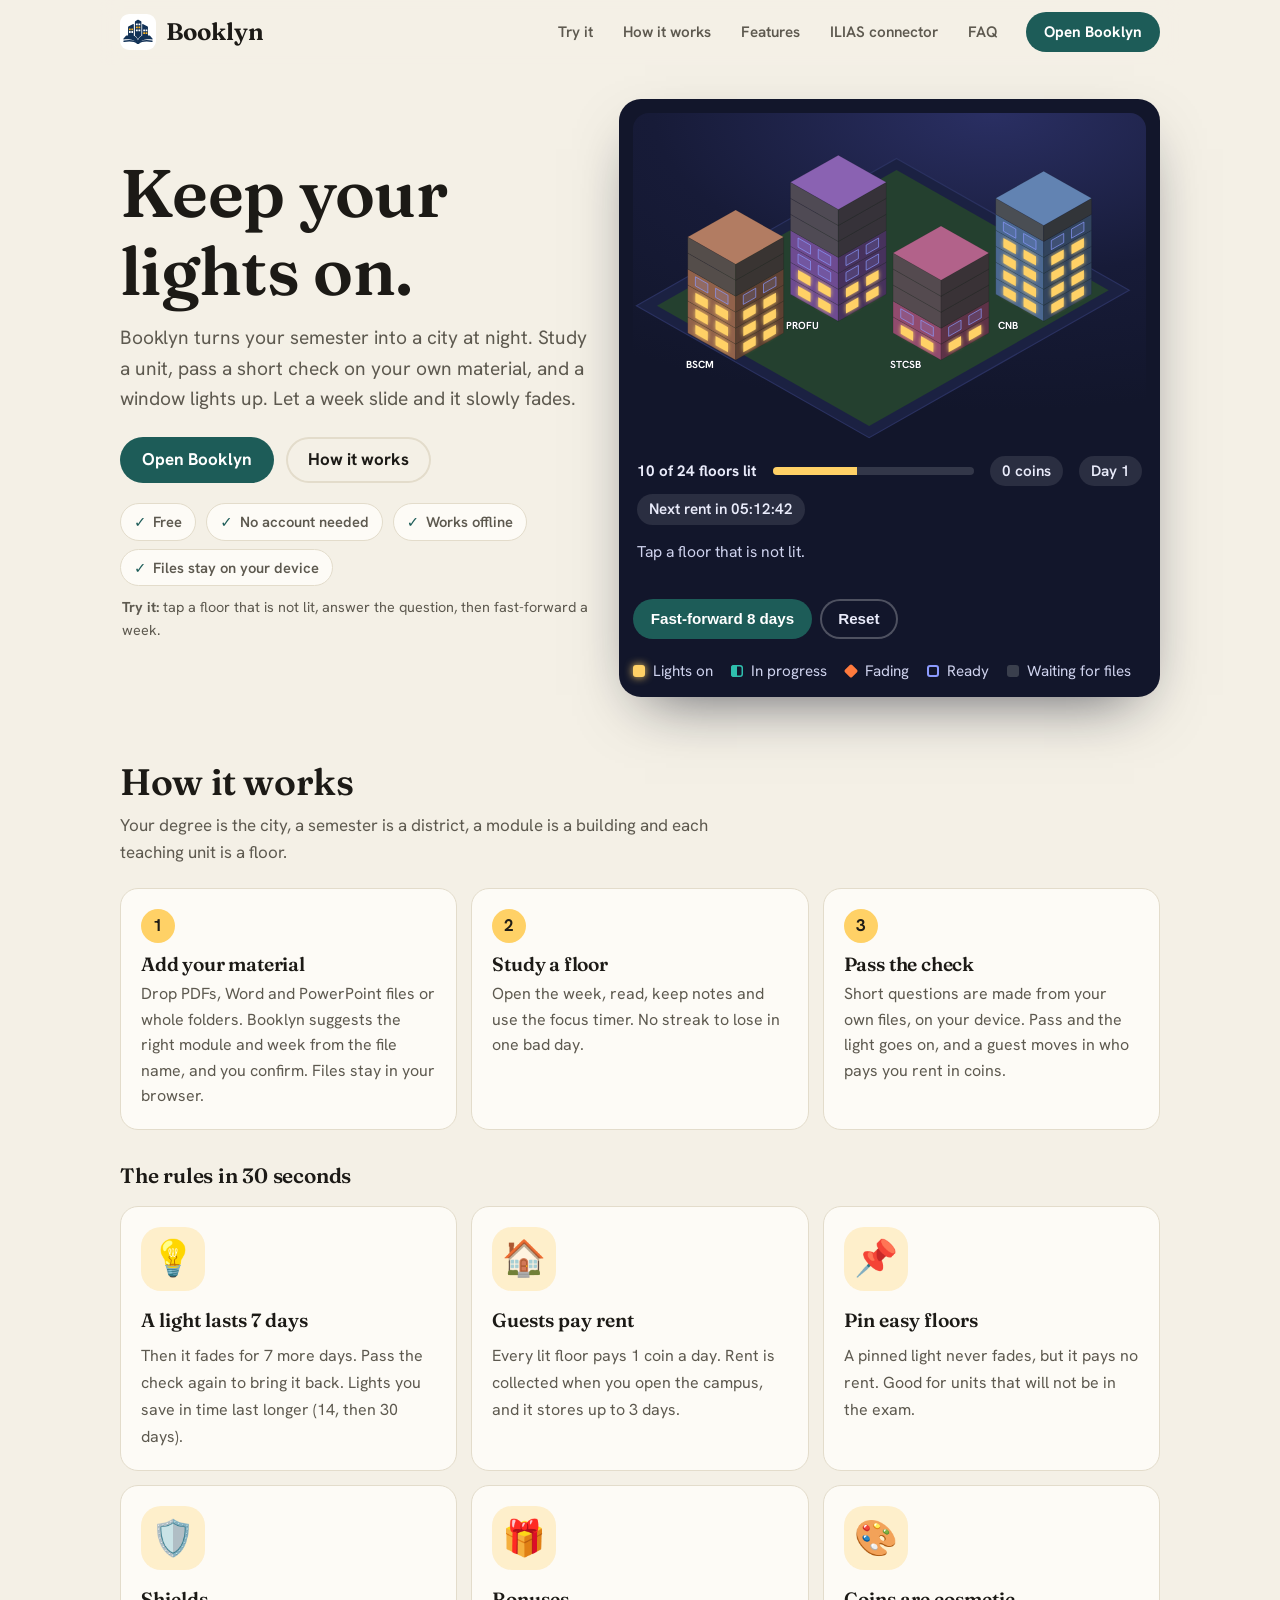
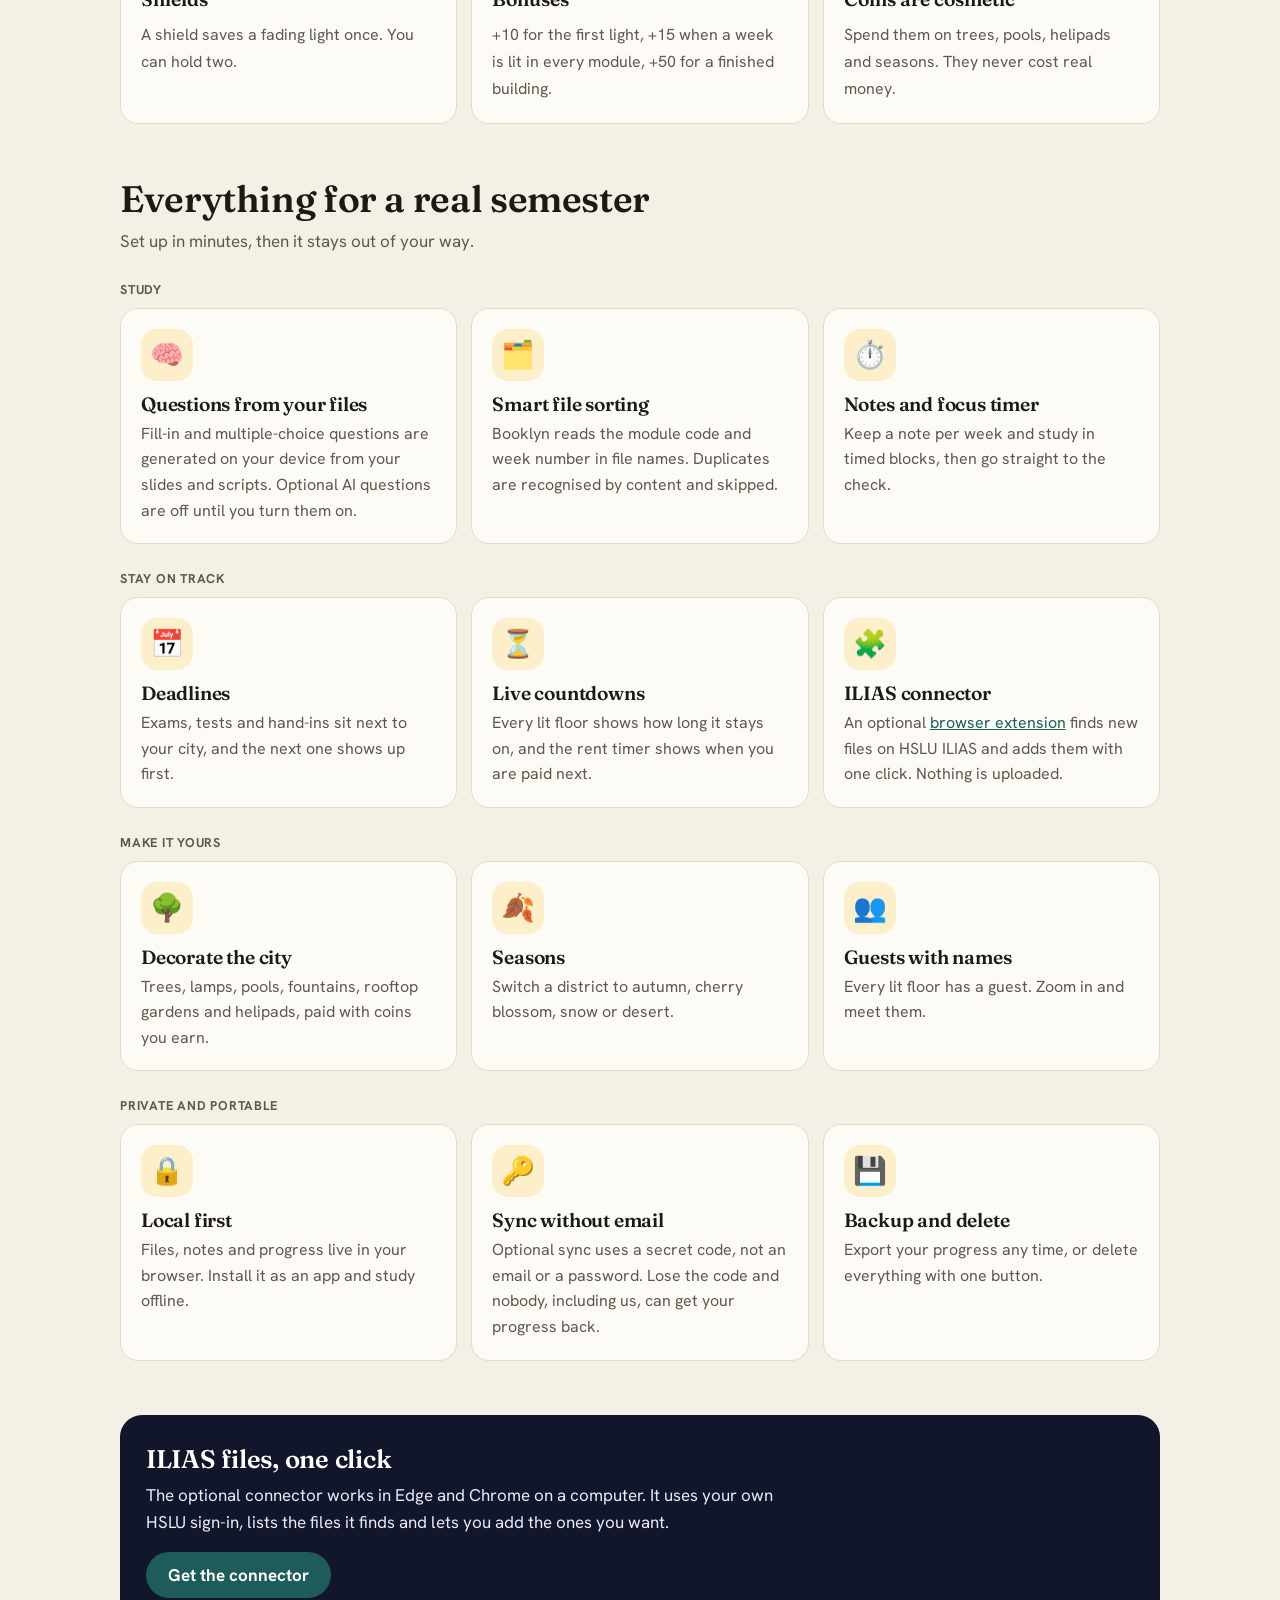
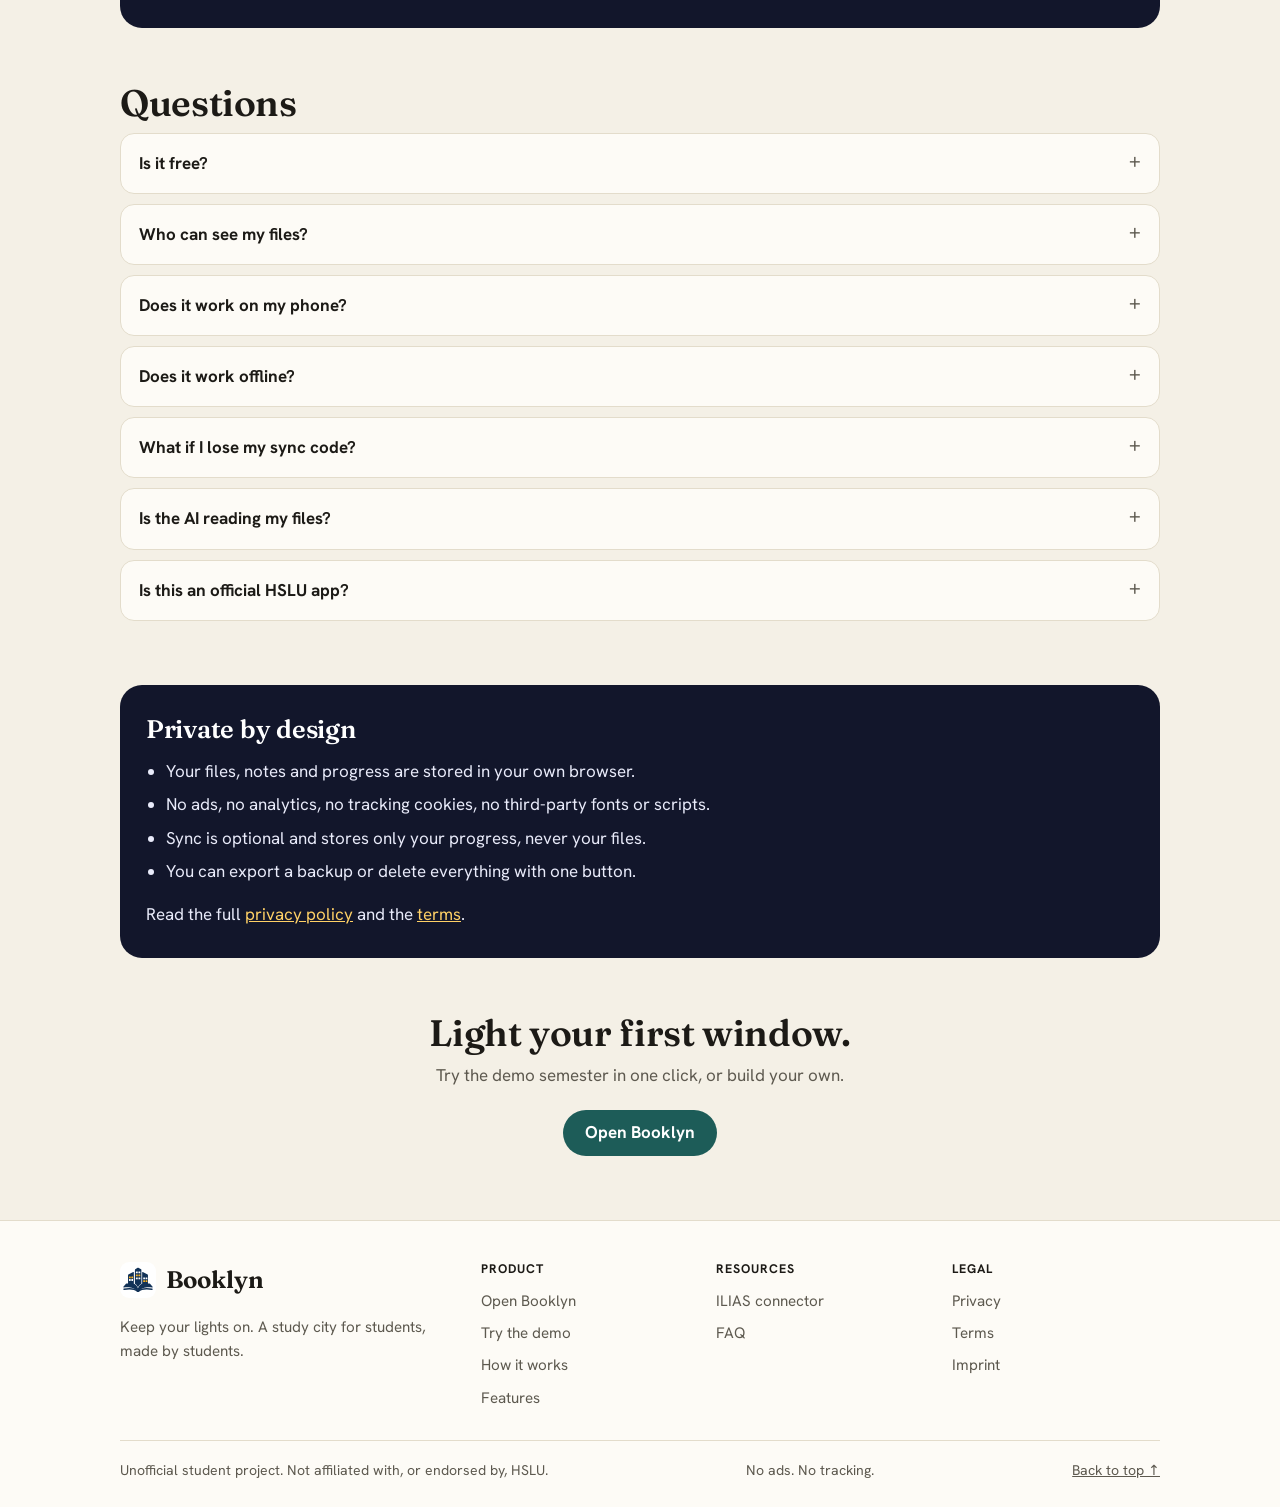
==== commit 4f039b28: "New icon, mobile menu, footer, demo questions per module, guest name fix" ====
--- a/index.html
+++ b/index.html
@@ -7,25 +7,32 @@
 <meta name="description" content="Booklyn turns your semester into a night city you light up as you study. Free, private and made by students.">
 <meta name="theme-color" content="#1d5c58">
 <link rel="icon" href="/app/icon.svg" type="image/svg+xml">
+<link rel="icon" href="/app/favicon-32.png" sizes="32x32" type="image/png">
+<link rel="apple-touch-icon" href="/app/apple-touch-icon.png">
 <link rel="preload" href="/app/fonts/hanken-400.woff2" as="font" type="font/woff2" crossorigin>
 <link rel="stylesheet" href="/app/fonts/fonts.css">
 <link rel="stylesheet" href="/assets/site.css">
+<script src="/assets/site.js"></script>
 <meta property="og:title" content="Booklyn: keep your lights on">
 <meta property="og:description" content="Study a unit, pass a short check, and a window in your city lights up.">
 <meta property="og:image" content="/assets/city.webp">
 </head>
-<body>
+<body id="top">
 <a class="skip" href="#main">Skip to content</a>
 <div class="wrap">
-<header class="top"><a class="brand" href="/">Booklyn</a><nav aria-label="Main"><a href="/#try">Try it</a><a href="/#how">How it works</a><a href="/#features">Features</a><a href="/connector/">ILIAS connector</a><a href="/#faq">FAQ</a><a class="btn" href="/app/">Open Booklyn</a></nav></header>
+<header class="top">
+<a class="brand" href="/"><img src="/app/icon.svg" alt="" width="36" height="36"><span>Booklyn</span></a>
+<nav id="site-nav" aria-label="Main"><a href="/#try">Try it</a><a href="/#how">How it works</a><a href="/#features">Features</a><a href="/connector/">ILIAS connector</a><a href="/#faq">FAQ</a></nav>
+<div class="topact"><a class="btn small" href="/app/">Open Booklyn</a><button type="button" class="menu-btn" id="menu-btn" aria-expanded="false" aria-controls="site-nav" aria-label="Menu"><svg viewBox="0 0 24 24" width="22" height="22" aria-hidden="true"><path class="m-open" d="M4 7h16M4 12h16M4 17h16" fill="none" stroke="currentColor" stroke-width="2.2" stroke-linecap="round"/><path class="m-close" d="M6 6l12 12M18 6L6 18" fill="none" stroke="currentColor" stroke-width="2.2" stroke-linecap="round"/></svg></button></div>
+</header>
 <main id="main">
 <section class="hero herogrid" id="try">
 <div>
 <h1>Keep your lights on.</h1>
 <p class="lede">Booklyn turns your semester into a city at night. Study a unit, pass a short check on your own material, and a window lights up. Let a week slide and it slowly fades.</p>
 <div class="cta"><a class="btn" href="/app/">Open Booklyn</a><a class="btn ghost" href="#how">How it works</a></div>
-<p class="note">Free. No account needed. Your files never leave your device.</p>
-<p class="note"><strong>Try it on the right:</strong> tap a floor that is not lit, answer the question, then fast-forward a week.</p>
+<ul class="trust" aria-label="Highlights"><li>Free</li><li>No account needed</li><li>Works offline</li><li>Files stay on your device</li></ul>
+<p class="note"><strong>Try it:</strong> tap a floor that is not lit, answer the question, then fast-forward a week.</p>
 </div>
 <div class="demo" aria-label="Interactive demo of Booklyn">
 <svg viewBox="-225 -50 450 290" role="group" aria-label="A small demo city. Each floor is a week of a module."><g id="demo-city"></g></svg>
@@ -47,12 +54,12 @@
 </div>
 <h3 style="margin:34px 0 0;font-size:1.3rem">The rules in 30 seconds</h3>
 <div class="rules">
-<div class="rule"><b>A light lasts 7 days</b><span>Then it fades for 7 more days. Pass the check again to bring it back. Lights you save in time last longer (14, then 30 days).</span></div>
-<div class="rule"><b>Guests pay rent</b><span>Every lit floor pays 1 coin a day. Rent is collected when you open the campus, and it stores up to 3 days.</span></div>
-<div class="rule"><b>Pin easy floors</b><span>A pinned light never fades, but it pays no rent. Good for units that will not be in the exam.</span></div>
-<div class="rule"><b>Shields</b><span>A shield saves a fading light once. You can hold two.</span></div>
-<div class="rule"><b>Bonuses</b><span>+10 for the first light, +15 when a week is lit in every module, +50 for a finished building.</span></div>
-<div class="rule"><b>Coins are cosmetic</b><span>Spend them on trees, pools, helipads and seasons. They never cost real money.</span></div>
+<div class="rule"><span class="ico" aria-hidden="true">💡</span><b>A light lasts 7 days</b><span>Then it fades for 7 more days. Pass the check again to bring it back. Lights you save in time last longer (14, then 30 days).</span></div>
+<div class="rule"><span class="ico" aria-hidden="true">🏠</span><b>Guests pay rent</b><span>Every lit floor pays 1 coin a day. Rent is collected when you open the campus, and it stores up to 3 days.</span></div>
+<div class="rule"><span class="ico" aria-hidden="true">📌</span><b>Pin easy floors</b><span>A pinned light never fades, but it pays no rent. Good for units that will not be in the exam.</span></div>
+<div class="rule"><span class="ico" aria-hidden="true">🛡️</span><b>Shields</b><span>A shield saves a fading light once. You can hold two.</span></div>
+<div class="rule"><span class="ico" aria-hidden="true">🎁</span><b>Bonuses</b><span>+10 for the first light, +15 when a week is lit in every module, +50 for a finished building.</span></div>
+<div class="rule"><span class="ico" aria-hidden="true">🎨</span><b>Coins are cosmetic</b><span>Spend them on trees, pools, helipads and seasons. They never cost real money.</span></div>
 </div>
 </section>
 
@@ -60,24 +67,24 @@
 <h2 id="f-h">Everything for a real semester</h2>
 <p class="sub">Set up in minutes, then it stays out of your way.</p>
 <div class="group"><h3>Study</h3><div class="grid">
-<div class="card"><h3>Questions from your files</h3><p>Fill-in and multiple-choice questions are generated on your device from your slides and scripts. Optional AI questions are off until you turn them on.</p></div>
-<div class="card"><h3>Smart file sorting</h3><p>Booklyn reads the module code and week number in file names. Duplicates are recognised by content and skipped.</p></div>
-<div class="card"><h3>Notes and focus timer</h3><p>Keep a note per week and study in timed blocks, then go straight to the check.</p></div>
+<div class="card"><span class="ico" aria-hidden="true">🧠</span><h3>Questions from your files</h3><p>Fill-in and multiple-choice questions are generated on your device from your slides and scripts. Optional AI questions are off until you turn them on.</p></div>
+<div class="card"><span class="ico" aria-hidden="true">🗂️</span><h3>Smart file sorting</h3><p>Booklyn reads the module code and week number in file names. Duplicates are recognised by content and skipped.</p></div>
+<div class="card"><span class="ico" aria-hidden="true">⏱️</span><h3>Notes and focus timer</h3><p>Keep a note per week and study in timed blocks, then go straight to the check.</p></div>
 </div></div>
 <div class="group"><h3>Stay on track</h3><div class="grid">
-<div class="card"><h3>Deadlines</h3><p>Exams, tests and hand-ins sit next to your city, and the next one shows up first.</p></div>
-<div class="card"><h3>Live countdowns</h3><p>Every lit floor shows how long it stays on, and the rent timer shows when you are paid next.</p></div>
-<div class="card"><h3>ILIAS connector</h3><p>An optional <a href="/connector/">browser extension</a> finds new files on HSLU ILIAS and adds them with one click. Nothing is uploaded.</p></div>
+<div class="card"><span class="ico" aria-hidden="true">📅</span><h3>Deadlines</h3><p>Exams, tests and hand-ins sit next to your city, and the next one shows up first.</p></div>
+<div class="card"><span class="ico" aria-hidden="true">⏳</span><h3>Live countdowns</h3><p>Every lit floor shows how long it stays on, and the rent timer shows when you are paid next.</p></div>
+<div class="card"><span class="ico" aria-hidden="true">🧩</span><h3>ILIAS connector</h3><p>An optional <a href="/connector/">browser extension</a> finds new files on HSLU ILIAS and adds them with one click. Nothing is uploaded.</p></div>
 </div></div>
 <div class="group"><h3>Make it yours</h3><div class="grid">
-<div class="card"><h3>Decorate the city</h3><p>Trees, lamps, pools, fountains, rooftop gardens and helipads, paid with coins you earn.</p></div>
-<div class="card"><h3>Seasons</h3><p>Switch a district to autumn, cherry blossom, snow or desert.</p></div>
-<div class="card"><h3>Guests with names</h3><p>Every lit floor has a guest. Zoom in and meet them.</p></div>
+<div class="card"><span class="ico" aria-hidden="true">🌳</span><h3>Decorate the city</h3><p>Trees, lamps, pools, fountains, rooftop gardens and helipads, paid with coins you earn.</p></div>
+<div class="card"><span class="ico" aria-hidden="true">🍂</span><h3>Seasons</h3><p>Switch a district to autumn, cherry blossom, snow or desert.</p></div>
+<div class="card"><span class="ico" aria-hidden="true">👥</span><h3>Guests with names</h3><p>Every lit floor has a guest. Zoom in and meet them.</p></div>
 </div></div>
 <div class="group"><h3>Private and portable</h3><div class="grid">
-<div class="card"><h3>Local first</h3><p>Files, notes and progress live in your browser. Install it as an app and study offline.</p></div>
-<div class="card"><h3>Sync without email</h3><p>Optional sync uses a secret code, not an email or a password. Lose the code and nobody, including us, can get your progress back.</p></div>
-<div class="card"><h3>Backup and delete</h3><p>Export your progress any time, or delete everything with one button.</p></div>
+<div class="card"><span class="ico" aria-hidden="true">🔒</span><h3>Local first</h3><p>Files, notes and progress live in your browser. Install it as an app and study offline.</p></div>
+<div class="card"><span class="ico" aria-hidden="true">🔑</span><h3>Sync without email</h3><p>Optional sync uses a secret code, not an email or a password. Lose the code and nobody, including us, can get your progress back.</p></div>
+<div class="card"><span class="ico" aria-hidden="true">💾</span><h3>Backup and delete</h3><p>Export your progress any time, or delete everything with one button.</p></div>
 </div></div>
 </section>
 
@@ -120,8 +127,17 @@
 </section>
 <script src="/assets/landing.js" defer></script>
 </main>
-<footer><div class="links"><a href="/privacy/">Privacy</a><a href="/terms/">Terms</a><a href="/imprint/">Imprint</a><a href="/connector/">ILIAS connector</a><a href="/app/">Open the app</a></div>
-<div>Booklyn is an unofficial student project. It is not affiliated with, or endorsed by, HSLU. No ads, no tracking.</div></footer>
 </div>
+<footer class="sitefoot">
+<div class="wrap">
+<div class="fgrid">
+<div class="fbrand"><a class="brand" href="/"><img src="/app/icon.svg" alt="" width="36" height="36"><span>Booklyn</span></a><p>Keep your lights on. A study city for students, made by students.</p></div>
+<nav aria-label="Product"><h2>Product</h2><a href="/app/">Open Booklyn</a><a href="/#try">Try the demo</a><a href="/#how">How it works</a><a href="/#features">Features</a></nav>
+<nav aria-label="Resources"><h2>Resources</h2><a href="/connector/">ILIAS connector</a><a href="/#faq">FAQ</a></nav>
+<nav aria-label="Legal"><h2>Legal</h2><a href="/privacy/">Privacy</a><a href="/terms/">Terms</a><a href="/imprint/">Imprint</a></nav>
+</div>
+<div class="fbottom"><span>Unofficial student project. Not affiliated with, or endorsed by, HSLU.</span><span>No ads. No tracking.</span><a href="#top">Back to top &uarr;</a></div>
+</div>
+</footer>
 </body>
 </html>
--- a/assets/site.css
+++ b/assets/site.css
@@ -8,7 +8,7 @@
 .skip{position:absolute;left:-999px;top:8px;background:var(--card);padding:8px 12px;border-radius:8px;z-index:9}.skip:focus{left:8px}
 .top{display:flex;align-items:center;justify-content:space-between;gap:12px;padding:18px 0}
 .brand{font-family:'Fraunces',Georgia,serif;font-weight:650;font-size:1.5rem;color:var(--ink);text-decoration:none}
-.top nav{display:flex;align-items:center;gap:18px;font-weight:600;font-size:.95rem}.top nav a{color:var(--muted);text-decoration:none}.top nav a:hover{color:var(--ink)}
+
 .btn{display:inline-flex;align-items:center;justify-content:center;min-height:46px;padding:0 22px;border-radius:999px;background:var(--teal);color:var(--teal-ink)!important;font-weight:700;text-decoration:none;border:0}
 .btn:hover{filter:brightness(1.08)}.btn.ghost{background:transparent;color:var(--ink)!important;box-shadow:inset 0 0 0 2px var(--line)}
 .hero{padding:34px 0 10px;display:grid;gap:26px}
@@ -63,4 +63,42 @@
 .steplist li{counter-increment:n;display:grid;grid-template-columns:36px 1fr;gap:12px;align-items:start}
 .steplist li::before{content:counter(n);display:grid;place-items:center;width:34px;height:34px;border-radius:50%;background:var(--lit);color:#201d17;font-weight:800}
 .callout{background:var(--card);border:1px solid var(--line);border-radius:16px;padding:16px 18px;margin:16px 0}
-@media (max-width:760px){.top nav a:not(.btn){display:none}}
+
+
+/* ---- header, menu, footer ---- */
+.top{display:flex;align-items:center;gap:16px;position:sticky}
+.brand{display:inline-flex;align-items:center;gap:10px}.brand img{border-radius:9px;display:block}
+.top nav{display:flex;align-items:center;gap:6px;margin-left:auto;font-weight:600;font-size:.95rem}
+.top nav a{color:var(--muted);text-decoration:none;padding:8px 12px;border-radius:999px}.top nav a:hover{color:var(--ink);background:color-mix(in srgb,var(--ink) 7%,transparent)}
+.topact{display:flex;align-items:center;gap:8px}
+.menu-btn{display:none;align-items:center;justify-content:center;width:44px;height:44px;border-radius:12px;border:0;background:transparent;color:var(--ink);cursor:pointer;box-shadow:inset 0 0 0 2px var(--line)}
+.menu-btn .m-close{display:none}.menu-btn[aria-expanded="true"] .m-open{display:none}.menu-btn[aria-expanded="true"] .m-close{display:block}
+@media (max-width:860px){
+  .menu-btn{display:inline-flex}.top nav{margin-left:0}
+  .top{justify-content:space-between}
+  .js .top nav{display:none;position:absolute;left:12px;right:12px;top:100%;flex-direction:column;align-items:stretch;gap:2px;background:var(--card);border:1px solid var(--line);border-radius:16px;padding:8px;box-shadow:0 18px 40px -18px rgba(10,14,32,.45)}
+  .js .top nav.open{display:flex}.js .top nav a{padding:13px 14px;font-size:1.05rem}
+  .top nav{flex-wrap:wrap}
+}
+.btn.small{min-height:40px;padding:0 18px;font-size:.95rem}
+.sitefoot{margin-top:64px;border-top:1px solid var(--line);background:var(--card);padding:40px 0 26px;font-size:.95rem;color:var(--muted)}
+.fgrid{display:grid;gap:28px;grid-template-columns:1.6fr 1fr 1fr 1fr}
+.fbrand p{margin:10px 0 0;max-width:20rem}
+.sitefoot .brand{color:var(--ink)}
+.sitefoot nav{display:flex;flex-direction:column;gap:8px}.sitefoot h2{font:700 .78rem 'Hanken Grotesk',system-ui,sans-serif;letter-spacing:.08em;text-transform:uppercase;color:var(--ink);margin:0 0 4px}
+.sitefoot nav a{color:var(--muted);text-decoration:none}.sitefoot nav a:hover{color:var(--teal);text-decoration:underline}
+.fbottom{display:flex;gap:10px 22px;flex-wrap:wrap;justify-content:space-between;margin-top:30px;padding-top:18px;border-top:1px solid var(--line);font-size:.88rem}
+.fbottom a{color:var(--muted)}
+@media (max-width:760px){.fgrid{grid-template-columns:1fr 1fr}.fbrand{grid-column:1/-1}}
+
+/* ---- icons, trust strip, rules ---- */
+.ico{display:grid;place-items:center;width:52px;height:52px;border-radius:16px;background:color-mix(in srgb,var(--lit) 30%,transparent);font-size:1.7rem;line-height:1;margin-bottom:12px}
+.card .ico{margin-bottom:12px}
+.rules{display:grid;gap:14px;grid-template-columns:repeat(auto-fit,minmax(270px,1fr));margin-top:18px}
+.rule{background:var(--card);border:1px solid var(--line);border-radius:18px;padding:20px;border-left:1px solid var(--line)}
+.rule .ico{width:64px;height:64px;border-radius:20px;font-size:2.2rem;margin-bottom:14px}
+.rule b{display:block;font-family:'Fraunces',Georgia,serif;font-size:1.2rem;font-weight:600;margin-bottom:6px;color:var(--ink)}
+.rule>span:not(.ico){color:var(--muted);font-size:1rem}
+.trust{list-style:none;display:flex;flex-wrap:wrap;gap:8px 10px;padding:0;margin:20px 0 0}
+.trust li{display:inline-flex;align-items:center;gap:7px;padding:6px 13px;border-radius:999px;background:var(--card);border:1px solid var(--line);font-size:.92rem;font-weight:600;color:var(--muted)}
+.trust li::before{content:"✓";color:var(--teal);font-weight:800}
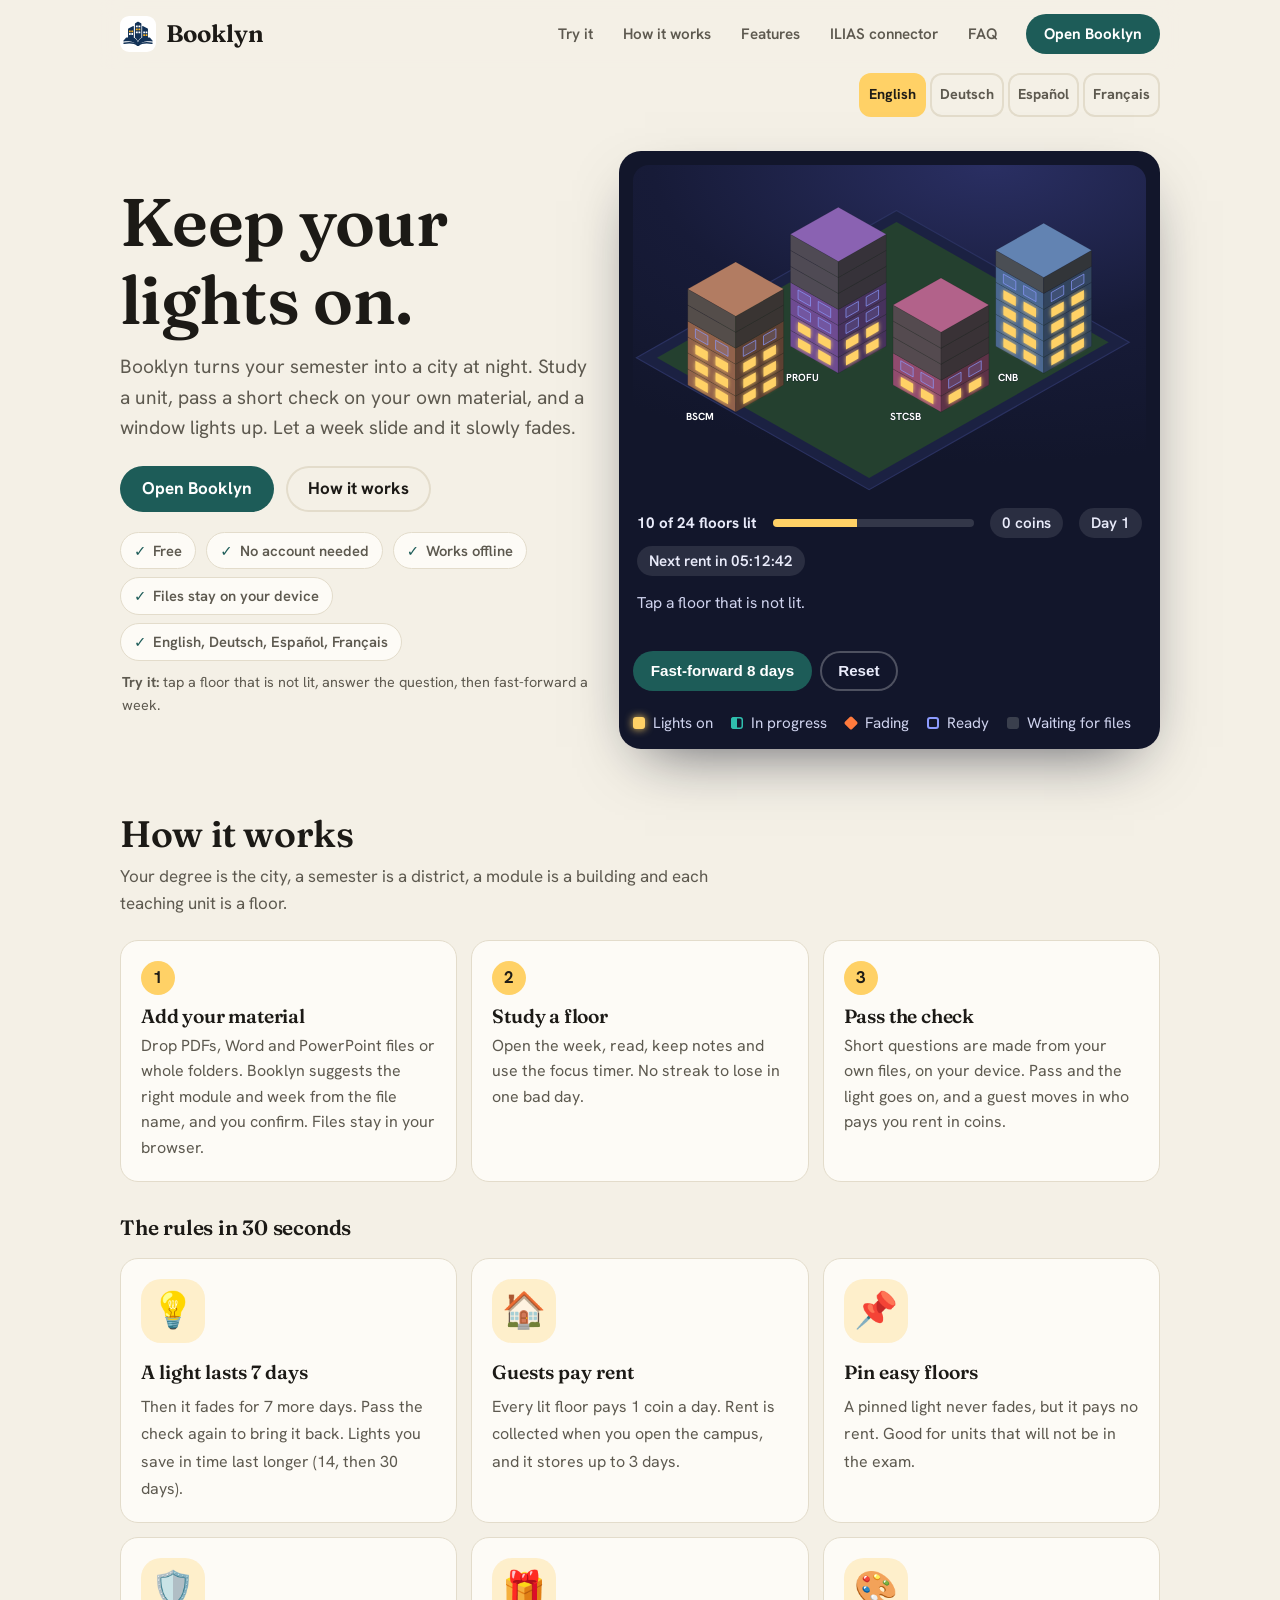
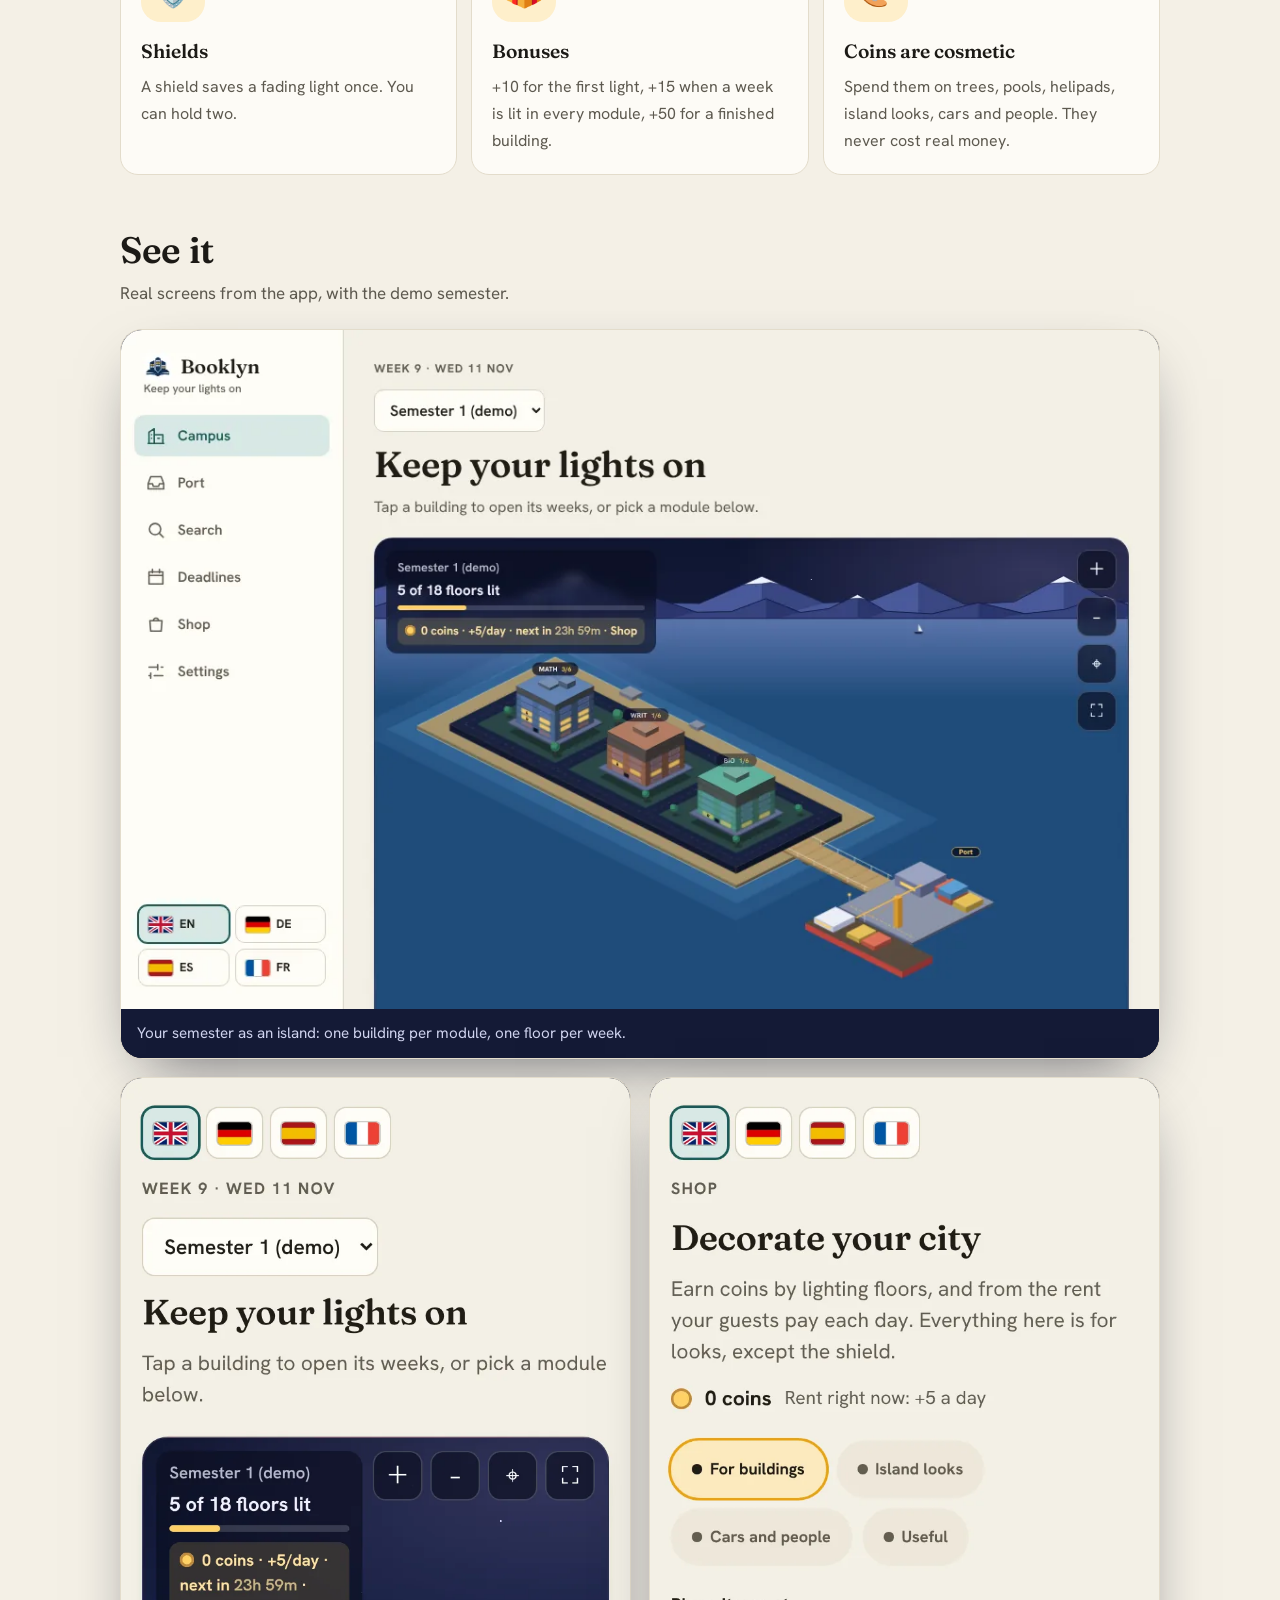
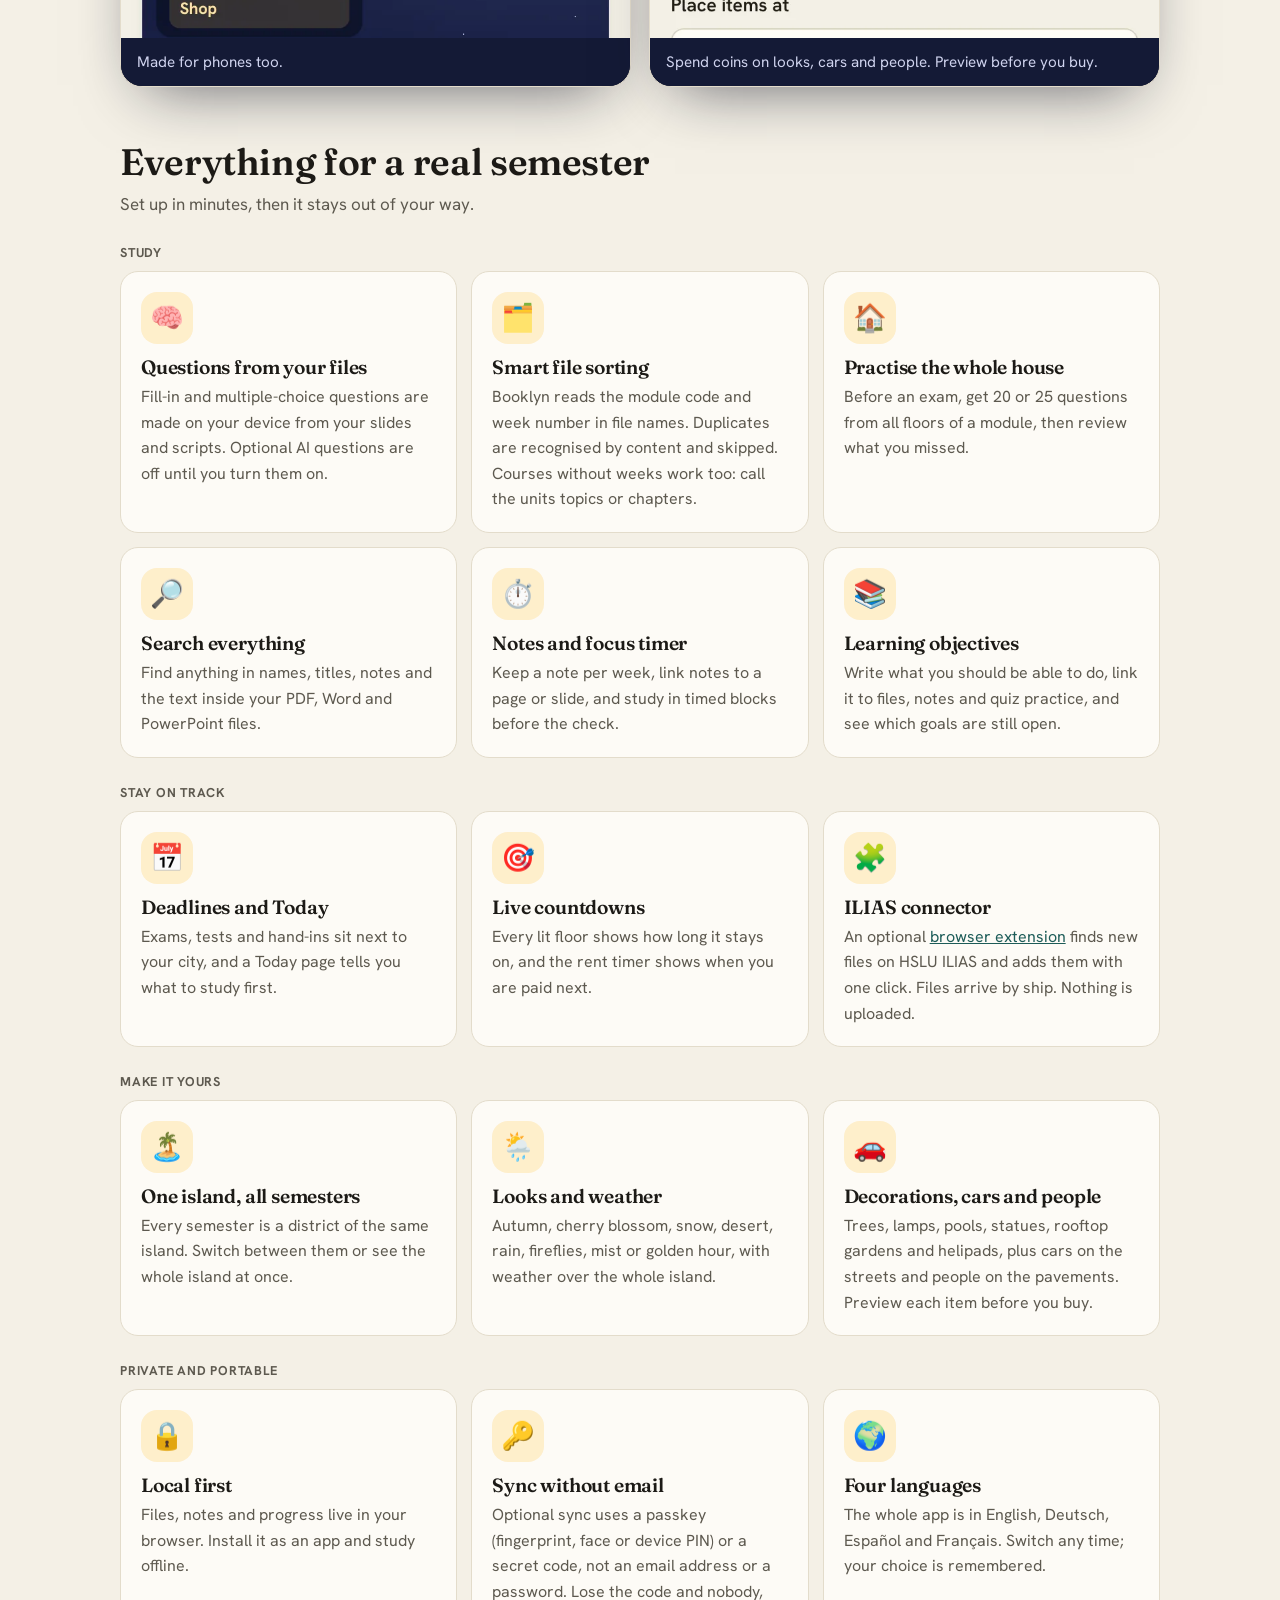
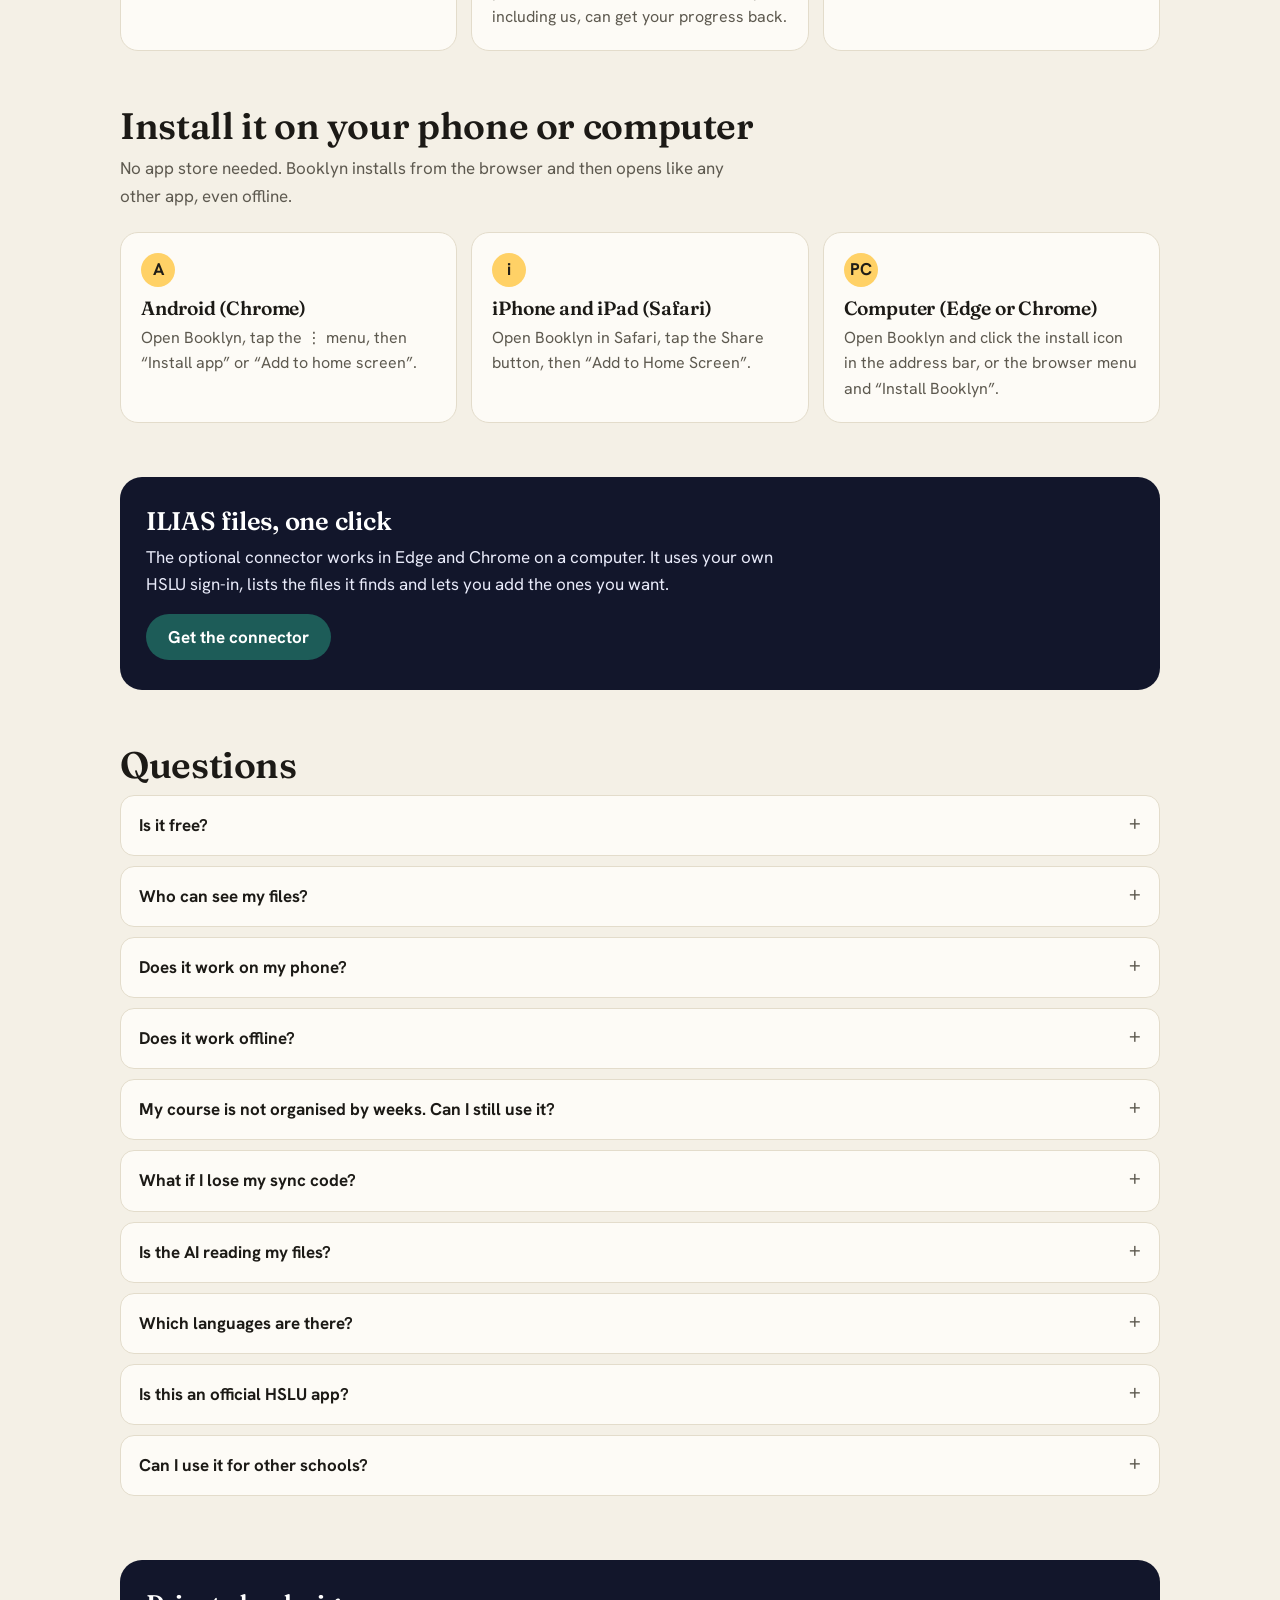
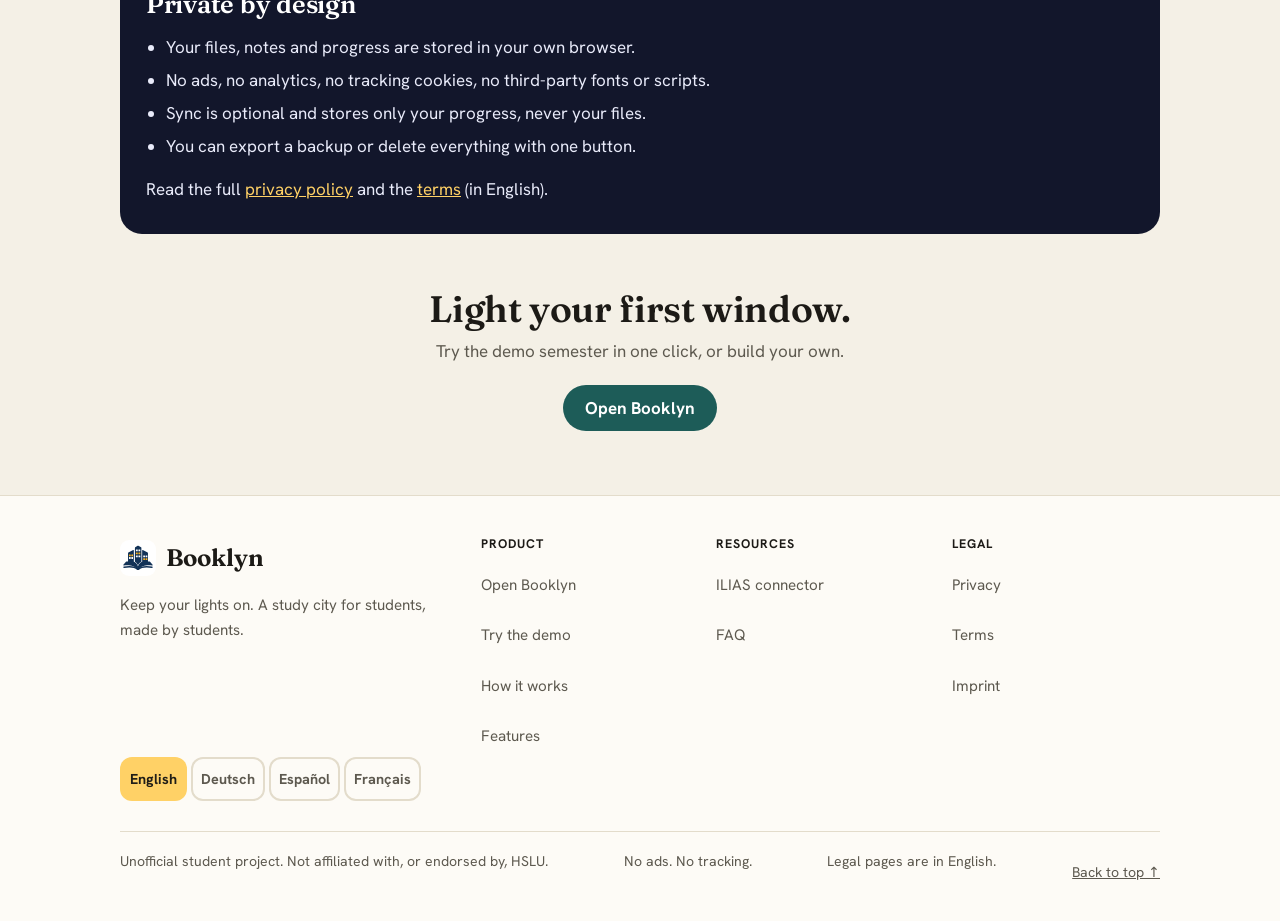
==== commit 4dc1579e: "Landing in 4 languages with screenshots, Topics/Chapters for courses without weeks, AI cap 90, tap t" ====
--- a/index.html
+++ b/index.html
@@ -6,6 +6,12 @@
 <title>Booklyn: keep your lights on</title>
 <meta name="description" content="Booklyn turns your semester into a night city you light up as you study. Free, private and made by students.">
 <meta name="theme-color" content="#1d5c58">
+<link rel="canonical" href="https://booklyn.pages.dev/">
+<link rel="alternate" hreflang="en" href="https://booklyn.pages.dev/">
+<link rel="alternate" hreflang="de" href="https://booklyn.pages.dev/de/">
+<link rel="alternate" hreflang="es" href="https://booklyn.pages.dev/es/">
+<link rel="alternate" hreflang="fr" href="https://booklyn.pages.dev/fr/">
+<link rel="alternate" hreflang="x-default" href="https://booklyn.pages.dev/">
 <link rel="icon" href="/app/icon.svg" type="image/svg+xml">
 <link rel="icon" href="/app/favicon-32.png" sizes="32x32" type="image/png">
 <link rel="apple-touch-icon" href="/app/apple-touch-icon.png">
@@ -15,6 +21,7 @@
 <script src="/assets/site.js"></script>
 <meta property="og:title" content="Booklyn: keep your lights on">
 <meta property="og:description" content="Study a unit, pass a short check, and a window in your city lights up.">
+<meta property="og:locale" content="en_US">
 <meta property="og:image" content="/assets/city.webp">
 </head>
 <body id="top">
@@ -22,21 +29,22 @@
 <div class="wrap">
 <header class="top">
 <a class="brand" href="/"><img src="/app/icon.svg" alt="" width="36" height="36"><span>Booklyn</span></a>
-<nav id="site-nav" aria-label="Main"><a href="/#try">Try it</a><a href="/#how">How it works</a><a href="/#features">Features</a><a href="/connector/">ILIAS connector</a><a href="/#faq">FAQ</a></nav>
+<nav id="site-nav" aria-label="Main"><a href="#try">Try it</a><a href="#how">How it works</a><a href="#features">Features</a><a href="/connector/">ILIAS connector</a><a href="#faq">FAQ</a></nav>
 <div class="topact"><a class="btn small" href="/app/">Open Booklyn</a><button type="button" class="menu-btn" id="menu-btn" aria-expanded="false" aria-controls="site-nav" aria-label="Menu"><svg viewBox="0 0 24 24" width="22" height="22" aria-hidden="true"><path class="m-open" d="M4 7h16M4 12h16M4 17h16" fill="none" stroke="currentColor" stroke-width="2.2" stroke-linecap="round"/><path class="m-close" d="M6 6l12 12M18 6L6 18" fill="none" stroke="currentColor" stroke-width="2.2" stroke-linecap="round"/></svg></button></div>
 </header>
+<div class="langsw langtop" role="group" aria-label="Language"><a href="/" lang="en" hreflang="en" aria-current="true">English</a><a href="/de/" lang="de" hreflang="de">Deutsch</a><a href="/es/" lang="es" hreflang="es">Español</a><a href="/fr/" lang="fr" hreflang="fr">Français</a></div>
 <main id="main">
 <section class="hero herogrid" id="try">
 <div>
 <h1>Keep your lights on.</h1>
 <p class="lede">Booklyn turns your semester into a city at night. Study a unit, pass a short check on your own material, and a window lights up. Let a week slide and it slowly fades.</p>
 <div class="cta"><a class="btn" href="/app/">Open Booklyn</a><a class="btn ghost" href="#how">How it works</a></div>
-<ul class="trust" aria-label="Highlights"><li>Free</li><li>No account needed</li><li>Works offline</li><li>Files stay on your device</li></ul>
+<ul class="trust" aria-label="Highlights"><li>Free</li><li>No account needed</li><li>Works offline</li><li>Files stay on your device</li><li>English, Deutsch, Español, Français</li></ul>
 <p class="note"><strong>Try it:</strong> tap a floor that is not lit, answer the question, then fast-forward a week.</p>
 </div>
 <div class="demo" aria-label="Interactive demo of Booklyn">
 <svg viewBox="-225 -50 450 290" role="group" aria-label="A small demo city. Each floor is a week of a module."><g id="demo-city"></g></svg>
-<div class="dstats"><b id="d-stats">0 of 0 floors lit</b><span class="dbar"><i id="d-bar"></i></span><span class="dchip"><span id="d-coins">0</span> coins</span><span class="dchip" id="d-day">Day 1</span><span class="dchip">Next rent in <span id="d-rent">--:--:--</span></span></div>
+<div class="dstats"><b id="d-stats">0</b><span class="dbar"><i id="d-bar"></i></span><span class="dchip"><span id="d-coins">0</span> coins</span><span class="dchip" id="d-day">1</span><span class="dchip">Next rent in <span id="d-rent">--:--:--</span></span></div>
 <p class="dmsg" id="d-msg" role="status" aria-live="polite">Tap a floor that is not lit.</p>
 <div class="dquiz" id="d-quiz" hidden></div>
 <div class="drow"><button type="button" class="btn small" id="d-ff">Fast-forward 8 days</button><button type="button" class="btn ghost small" id="d-reset">Reset</button></div>
@@ -59,7 +67,17 @@
 <div class="rule"><span class="ico" aria-hidden="true">📌</span><b>Pin easy floors</b><span>A pinned light never fades, but it pays no rent. Good for units that will not be in the exam.</span></div>
 <div class="rule"><span class="ico" aria-hidden="true">🛡️</span><b>Shields</b><span>A shield saves a fading light once. You can hold two.</span></div>
 <div class="rule"><span class="ico" aria-hidden="true">🎁</span><b>Bonuses</b><span>+10 for the first light, +15 when a week is lit in every module, +50 for a finished building.</span></div>
-<div class="rule"><span class="ico" aria-hidden="true">🎨</span><b>Coins are cosmetic</b><span>Spend them on trees, pools, helipads and seasons. They never cost real money.</span></div>
+<div class="rule"><span class="ico" aria-hidden="true">🎨</span><b>Coins are cosmetic</b><span>Spend them on trees, pools, helipads, island looks, cars and people. They never cost real money.</span></div>
+</div>
+</section>
+
+<section class="s" id="see" aria-labelledby="see-h">
+<h2 id="see-h">See it</h2>
+<p class="sub">Real screens from the app, with the demo semester.</p>
+<div class="shots">
+<figure class="shot wide"><img src="/assets/shot-campus.webp" width="1100" height="720" loading="lazy" alt="The Booklyn campus on a computer: an island with one building per module, lit windows, trees, cars and people."><figcaption>Your semester as an island: one building per module, one floor per week.</figcaption></figure>
+<figure class="shot"><img src="/assets/shot-phone.webp" width="390" height="760" loading="lazy" alt="The Booklyn campus on a phone."><figcaption>Made for phones too.</figcaption></figure>
+<figure class="shot"><img src="/assets/shot-shop.webp" width="390" height="760" loading="lazy" alt="The Booklyn shop on a phone, with cars and people to buy."><figcaption>Spend coins on looks, cars and people. Preview before you buy.</figcaption></figure>
 </div>
 </section>
 
@@ -67,25 +85,38 @@
 <h2 id="f-h">Everything for a real semester</h2>
 <p class="sub">Set up in minutes, then it stays out of your way.</p>
 <div class="group"><h3>Study</h3><div class="grid">
-<div class="card"><span class="ico" aria-hidden="true">🧠</span><h3>Questions from your files</h3><p>Fill-in and multiple-choice questions are generated on your device from your slides and scripts. Optional AI questions are off until you turn them on.</p></div>
-<div class="card"><span class="ico" aria-hidden="true">🗂️</span><h3>Smart file sorting</h3><p>Booklyn reads the module code and week number in file names. Duplicates are recognised by content and skipped.</p></div>
-<div class="card"><span class="ico" aria-hidden="true">⏱️</span><h3>Notes and focus timer</h3><p>Keep a note per week and study in timed blocks, then go straight to the check.</p></div>
+<div class="card"><span class="ico" aria-hidden="true">🧠</span><h3>Questions from your files</h3><p>Fill-in and multiple-choice questions are made on your device from your slides and scripts. Optional AI questions are off until you turn them on.</p></div>
+<div class="card"><span class="ico" aria-hidden="true">🗂️</span><h3>Smart file sorting</h3><p>Booklyn reads the module code and week number in file names. Duplicates are recognised by content and skipped. Courses without weeks work too: call the units topics or chapters.</p></div>
+<div class="card"><span class="ico" aria-hidden="true">🏠</span><h3>Practise the whole house</h3><p>Before an exam, get 20 or 25 questions from all floors of a module, then review what you missed.</p></div>
+<div class="card"><span class="ico" aria-hidden="true">🔎</span><h3>Search everything</h3><p>Find anything in names, titles, notes and the text inside your PDF, Word and PowerPoint files.</p></div>
+<div class="card"><span class="ico" aria-hidden="true">⏱️</span><h3>Notes and focus timer</h3><p>Keep a note per week, link notes to a page or slide, and study in timed blocks before the check.</p></div>
+<div class="card"><span class="ico" aria-hidden="true">📚</span><h3>Learning objectives</h3><p>Write what you should be able to do, link it to files, notes and quiz practice, and see which goals are still open.</p></div>
 </div></div>
 <div class="group"><h3>Stay on track</h3><div class="grid">
-<div class="card"><span class="ico" aria-hidden="true">📅</span><h3>Deadlines</h3><p>Exams, tests and hand-ins sit next to your city, and the next one shows up first.</p></div>
-<div class="card"><span class="ico" aria-hidden="true">⏳</span><h3>Live countdowns</h3><p>Every lit floor shows how long it stays on, and the rent timer shows when you are paid next.</p></div>
-<div class="card"><span class="ico" aria-hidden="true">🧩</span><h3>ILIAS connector</h3><p>An optional <a href="/connector/">browser extension</a> finds new files on HSLU ILIAS and adds them with one click. Nothing is uploaded.</p></div>
+<div class="card"><span class="ico" aria-hidden="true">📅</span><h3>Deadlines and Today</h3><p>Exams, tests and hand-ins sit next to your city, and a Today page tells you what to study first.</p></div>
+<div class="card"><span class="ico" aria-hidden="true">🎯</span><h3>Live countdowns</h3><p>Every lit floor shows how long it stays on, and the rent timer shows when you are paid next.</p></div>
+<div class="card"><span class="ico" aria-hidden="true">🧩</span><h3>ILIAS connector</h3><p>An optional <a href="/connector/">browser extension</a> finds new files on HSLU ILIAS and adds them with one click. Files arrive by ship. Nothing is uploaded.</p></div>
 </div></div>
 <div class="group"><h3>Make it yours</h3><div class="grid">
-<div class="card"><span class="ico" aria-hidden="true">🌳</span><h3>Decorate the city</h3><p>Trees, lamps, pools, fountains, rooftop gardens and helipads, paid with coins you earn.</p></div>
-<div class="card"><span class="ico" aria-hidden="true">🍂</span><h3>Seasons</h3><p>Switch a district to autumn, cherry blossom, snow or desert.</p></div>
-<div class="card"><span class="ico" aria-hidden="true">👥</span><h3>Guests with names</h3><p>Every lit floor has a guest. Zoom in and meet them.</p></div>
+<div class="card"><span class="ico" aria-hidden="true">🏝️</span><h3>One island, all semesters</h3><p>Every semester is a district of the same island. Switch between them or see the whole island at once.</p></div>
+<div class="card"><span class="ico" aria-hidden="true">🌦️</span><h3>Looks and weather</h3><p>Autumn, cherry blossom, snow, desert, rain, fireflies, mist or golden hour, with weather over the whole island.</p></div>
+<div class="card"><span class="ico" aria-hidden="true">🚗</span><h3>Decorations, cars and people</h3><p>Trees, lamps, pools, statues, rooftop gardens and helipads, plus cars on the streets and people on the pavements. Preview each item before you buy.</p></div>
 </div></div>
 <div class="group"><h3>Private and portable</h3><div class="grid">
 <div class="card"><span class="ico" aria-hidden="true">🔒</span><h3>Local first</h3><p>Files, notes and progress live in your browser. Install it as an app and study offline.</p></div>
-<div class="card"><span class="ico" aria-hidden="true">🔑</span><h3>Sync without email</h3><p>Optional sync uses a secret code, not an email or a password. Lose the code and nobody, including us, can get your progress back.</p></div>
-<div class="card"><span class="ico" aria-hidden="true">💾</span><h3>Backup and delete</h3><p>Export your progress any time, or delete everything with one button.</p></div>
+<div class="card"><span class="ico" aria-hidden="true">🔑</span><h3>Sync without email</h3><p>Optional sync uses a passkey (fingerprint, face or device PIN) or a secret code, not an email address or a password. Lose the code and nobody, including us, can get your progress back.</p></div>
+<div class="card"><span class="ico" aria-hidden="true">🌍</span><h3>Four languages</h3><p>The whole app is in English, Deutsch, Español and Français. Switch any time; your choice is remembered.</p></div>
 </div></div>
+</section>
+
+<section class="s" id="install" aria-labelledby="inst-h">
+<h2 id="inst-h">Install it on your phone or computer</h2>
+<p class="sub">No app store needed. Booklyn installs from the browser and then opens like any other app, even offline.</p>
+<div class="grid">
+<div class="card"><span class="num" aria-hidden="true">A</span><h3>Android (Chrome)</h3><p>Open Booklyn, tap the ⋮ menu, then “Install app” or “Add to home screen”.</p></div>
+<div class="card"><span class="num" aria-hidden="true">i</span><h3>iPhone and iPad (Safari)</h3><p>Open Booklyn in Safari, tap the Share button, then “Add to Home Screen”.</p></div>
+<div class="card"><span class="num" aria-hidden="true">PC</span><h3>Computer (Edge or Chrome)</h3><p>Open Booklyn and click the install icon in the address bar, or the browser menu and “Install Booklyn”.</p></div>
+</div>
 </section>
 
 <section class="s" aria-labelledby="c-h2">
@@ -98,13 +129,16 @@
 
 <section class="s faq" id="faq" aria-labelledby="q-h">
 <h2 id="q-h">Questions</h2>
-<details><summary>Is it free?</summary><p>Yes. There are no ads, no subscriptions and no real-money purchases.</p></details>
+<details><summary>Is it free?</summary><p>Yes. Booklyn is free to use and has no ads. Coins are earned by studying and never cost real money.</p></details>
 <details><summary>Who can see my files?</summary><p>Only you. Files are stored in your browser on your own device and are never uploaded. If you turn on sync, only your progress is stored, never your files.</p></details>
-<details><summary>Does it work on my phone?</summary><p>Yes, in any modern phone browser, and you can install it to your home screen. The ILIAS connector needs a computer with Edge or Chrome.</p></details>
+<details><summary>Does it work on my phone?</summary><p>Yes, in any modern phone browser, and you can install it to your home screen (see above). The ILIAS connector needs a computer with Edge or Chrome.</p></details>
 <details><summary>Does it work offline?</summary><p>Yes. After the first visit it opens without a connection. Sync catches up when you are back online.</p></details>
-<details><summary>What if I lose my sync code?</summary><p>It cannot be recovered, because we store only a one-way hash of it. Your data on your device is untouched. Write the code down somewhere safe.</p></details>
-<details><summary>Is the AI reading my files?</summary><p>Not by default. Questions are generated on your device. If you switch on the optional AI setting, short excerpts of the unit you are checking are sent to Cloudflare Workers AI to write questions, and are not stored.</p></details>
+<details><summary>My course is not organised by weeks. Can I still use it?</summary><p>Yes. In a module, choose “Topics” or “Chapters” instead of “Weeks”. Floors then say Topic 1, Topic 2… and you can rename each one. A file with no week stays marked “Check this” until you put it on a floor.</p></details>
+<details><summary>What if I lose my sync code?</summary><p>It cannot be recovered, because we store only a one-way hash of it. Your data on your device is untouched. Write the code down somewhere safe, or use a passkey instead.</p></details>
+<details><summary>Is the AI reading my files?</summary><p>Not by default. Questions are made on your device. If you switch on the optional AI setting, short excerpts of the unit you are checking are sent to Cloudflare Workers AI to write questions, and are not stored. There is a daily limit so the service stays free.</p></details>
+<details><summary>Which languages are there?</summary><p>English, Deutsch, Español and Français, in the app and on this page. The legal pages (privacy, terms, imprint) are in English.</p></details>
 <details><summary>Is this an official HSLU app?</summary><p>No. Booklyn is an unofficial student project and is not affiliated with HSLU.</p></details>
+<details><summary>Can I use it for other schools?</summary><p>Yes. You add your own modules and files, so it works for any course. Only the ILIAS connector is made for HSLU.</p></details>
 </section>
 
 <section class="s" aria-labelledby="p-h">
@@ -116,7 +150,7 @@
 <li>Sync is optional and stores only your progress, never your files.</li>
 <li>You can export a backup or delete everything with one button.</li>
 </ul>
-<p style="margin:16px 0 0">Read the full <a href="/privacy/">privacy policy</a> and the <a href="/terms/">terms</a>.</p>
+<p style="margin:16px 0 0">Read the full <a href="/privacy/">privacy policy</a> and the <a href="/terms/">terms</a> (in English).</p>
 </div>
 </section>
 
@@ -132,11 +166,12 @@
 <div class="wrap">
 <div class="fgrid">
 <div class="fbrand"><a class="brand" href="/"><img src="/app/icon.svg" alt="" width="36" height="36"><span>Booklyn</span></a><p>Keep your lights on. A study city for students, made by students.</p></div>
-<nav aria-label="Product"><h2>Product</h2><a href="/app/">Open Booklyn</a><a href="/#try">Try the demo</a><a href="/#how">How it works</a><a href="/#features">Features</a></nav>
-<nav aria-label="Resources"><h2>Resources</h2><a href="/connector/">ILIAS connector</a><a href="/#faq">FAQ</a></nav>
+<nav aria-label="Product"><h2>Product</h2><a href="/app/">Open Booklyn</a><a href="#try">Try the demo</a><a href="#how">How it works</a><a href="#features">Features</a></nav>
+<nav aria-label="Resources"><h2>Resources</h2><a href="/connector/">ILIAS connector</a><a href="#faq">FAQ</a></nav>
 <nav aria-label="Legal"><h2>Legal</h2><a href="/privacy/">Privacy</a><a href="/terms/">Terms</a><a href="/imprint/">Imprint</a></nav>
 </div>
-<div class="fbottom"><span>Unofficial student project. Not affiliated with, or endorsed by, HSLU.</span><span>No ads. No tracking.</span><a href="#top">Back to top &uarr;</a></div>
+<div class="langsw" role="group" aria-label="Language"><a href="/" lang="en" hreflang="en" aria-current="true">English</a><a href="/de/" lang="de" hreflang="de">Deutsch</a><a href="/es/" lang="es" hreflang="es">Español</a><a href="/fr/" lang="fr" hreflang="fr">Français</a></div>
+<div class="fbottom"><span>Unofficial student project. Not affiliated with, or endorsed by, HSLU.</span><span>No ads. No tracking.</span><span>Legal pages are in English.</span><a href="#top">Back to top &uarr;</a></div>
 </div>
 </footer>
 </body>
--- a/assets/site.css
+++ b/assets/site.css
@@ -102,3 +102,20 @@
 .trust{list-style:none;display:flex;flex-wrap:wrap;gap:8px 10px;padding:0;margin:20px 0 0}
 .trust li{display:inline-flex;align-items:center;gap:7px;padding:6px 13px;border-radius:999px;background:var(--card);border:1px solid var(--line);font-size:.92rem;font-weight:600;color:var(--muted)}
 .trust li::before{content:"✓";color:var(--teal);font-weight:800}
+
+/* ---- small phones and touch targets ---- */
+@media (max-width:400px){.top{gap:8px}.topact{gap:6px}.topact .btn.small{padding:0 12px;font-size:.88rem}.brand{gap:8px}.brand img{width:30px;height:30px}.brand span{font-size:1.05rem}}
+.sitefoot nav a{display:inline-block;padding:9px 0}.fbottom a{display:inline-block;padding:11px 0}
+.langsw{display:flex;gap:4px;flex-wrap:wrap}.langsw a{display:inline-flex;align-items:center;justify-content:center;min-width:44px;min-height:44px;padding:0 10px;border-radius:12px;font-weight:700;font-size:.9rem;color:var(--muted);text-decoration:none;box-shadow:inset 0 0 0 2px var(--line)}.langsw a[aria-current="true"]{background:var(--lit);color:#201d17;box-shadow:none}
+
+/* screenshots */
+.shots{display:grid;gap:18px;grid-template-columns:1fr 1fr;align-items:start}
+.shot{margin:0}.shot.wide{grid-column:1/-1}
+.shot figcaption{padding:12px 16px;font-size:.95rem;color:#cfd3ee;background:#141a36}
+.shot:not(.wide) img{max-height:560px;object-fit:cover;object-position:top}
+@media (max-width:560px){.shots{grid-template-columns:1fr}.shot:not(.wide) img{max-height:none}}
+/* language switcher at the top */
+.langtop{margin:4px 0 0;justify-content:flex-end}
+.langtop a{min-height:44px}
+@media (max-width:400px){.langtop{justify-content:flex-start}.langsw a{min-width:44px;padding:0 8px}}
+.brand{display:inline-flex;align-items:center;gap:10px;min-height:44px}
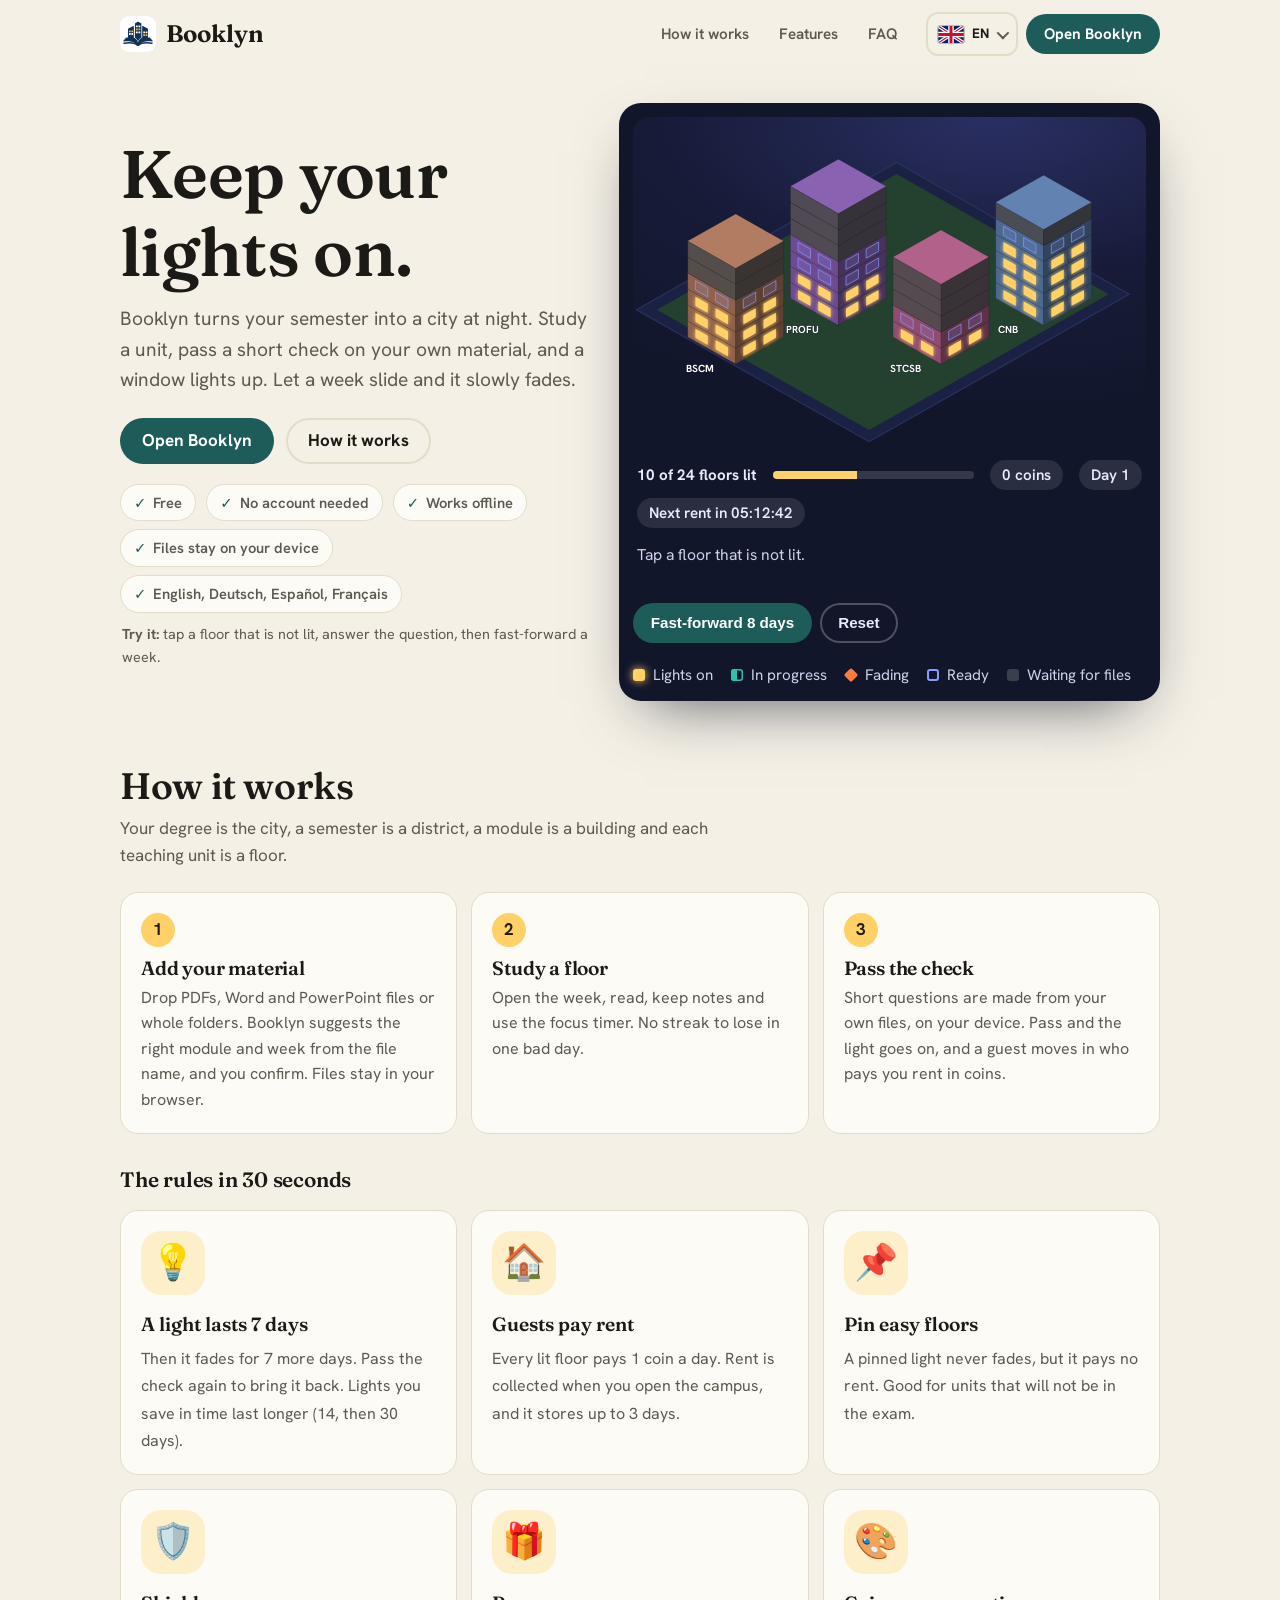
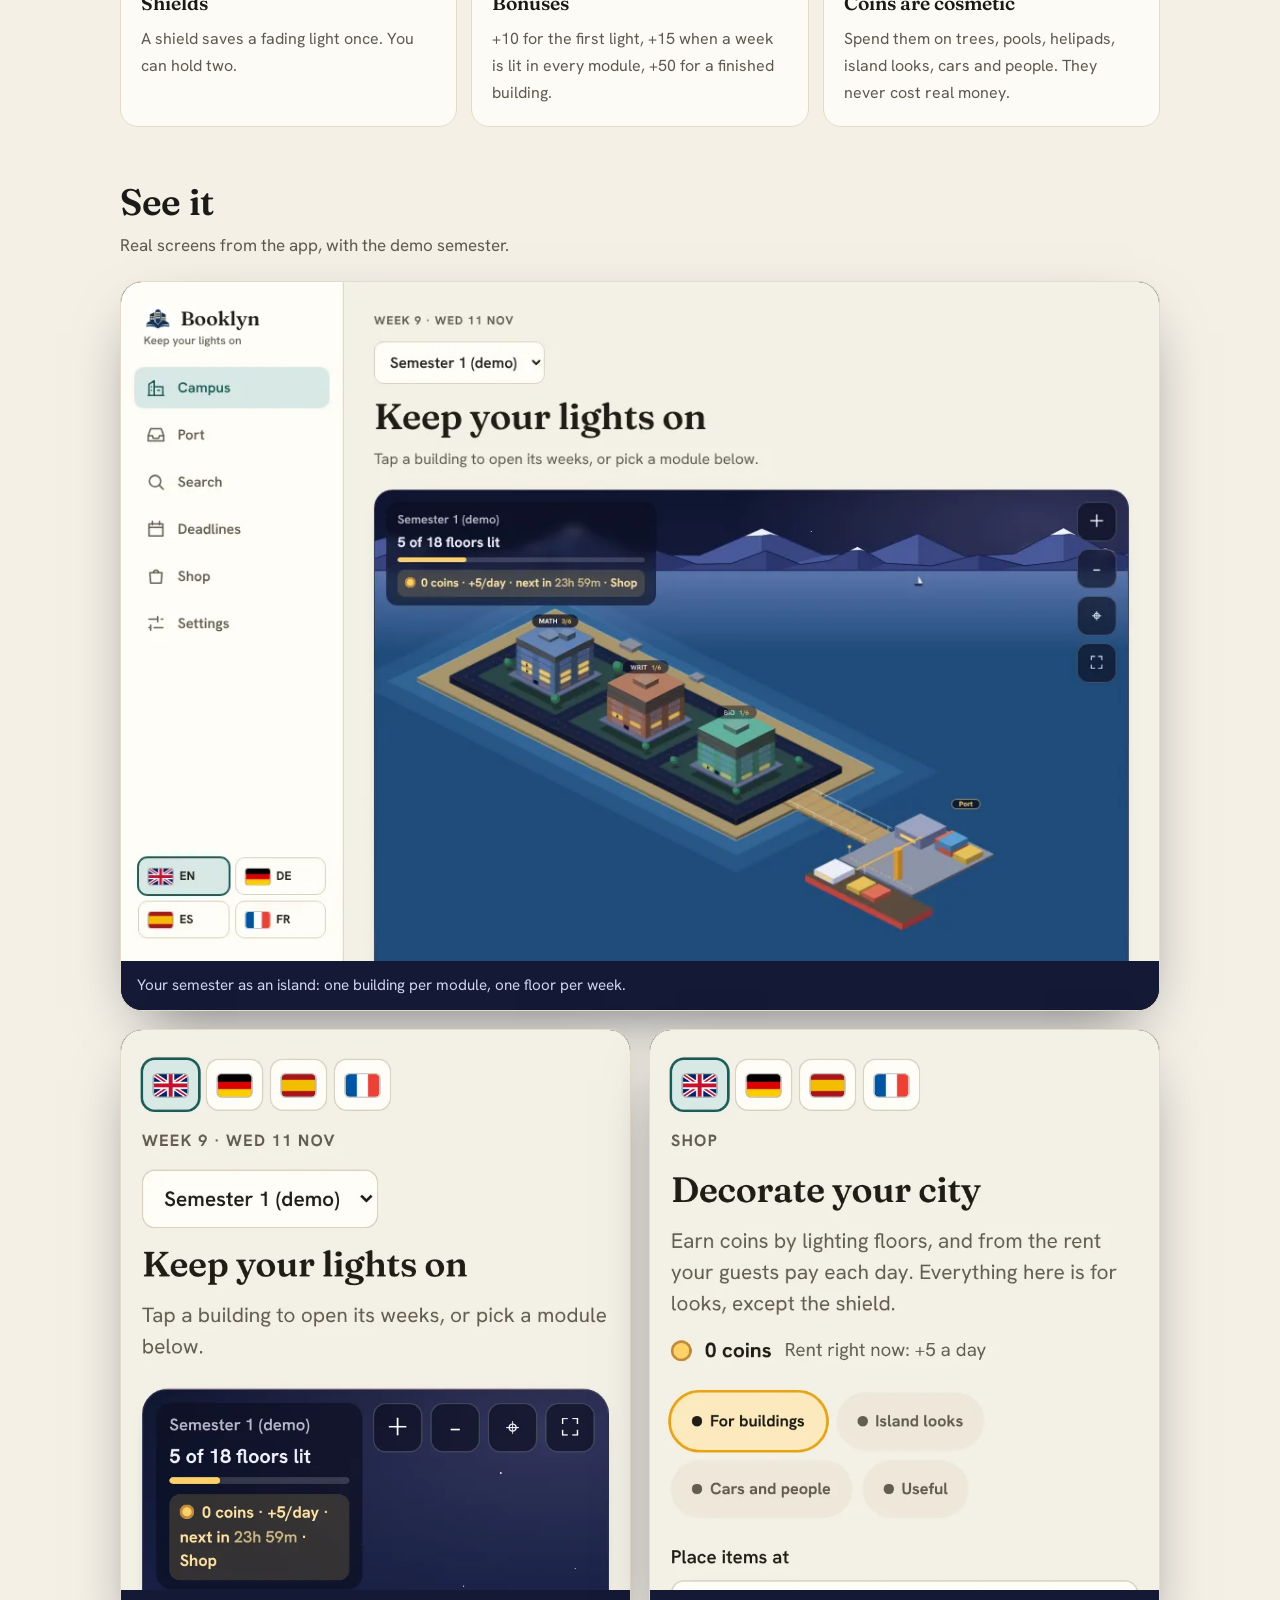
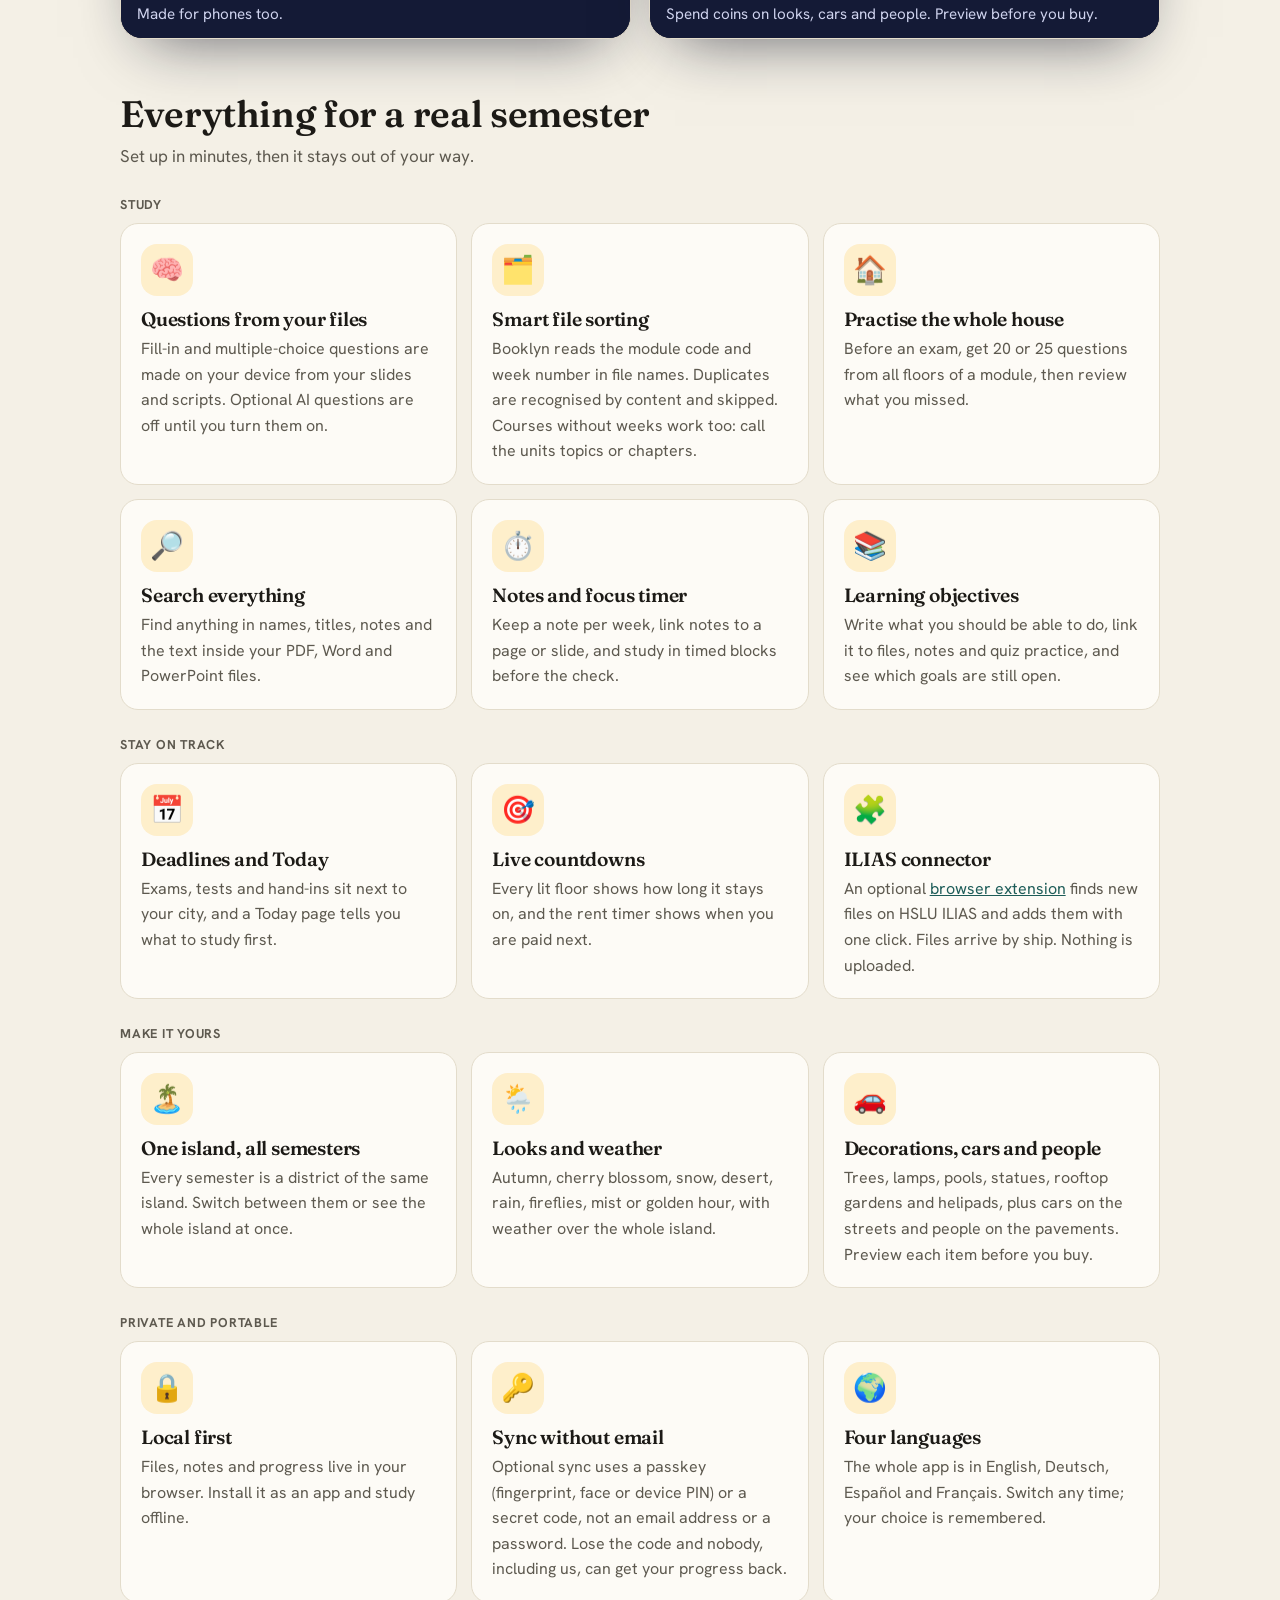
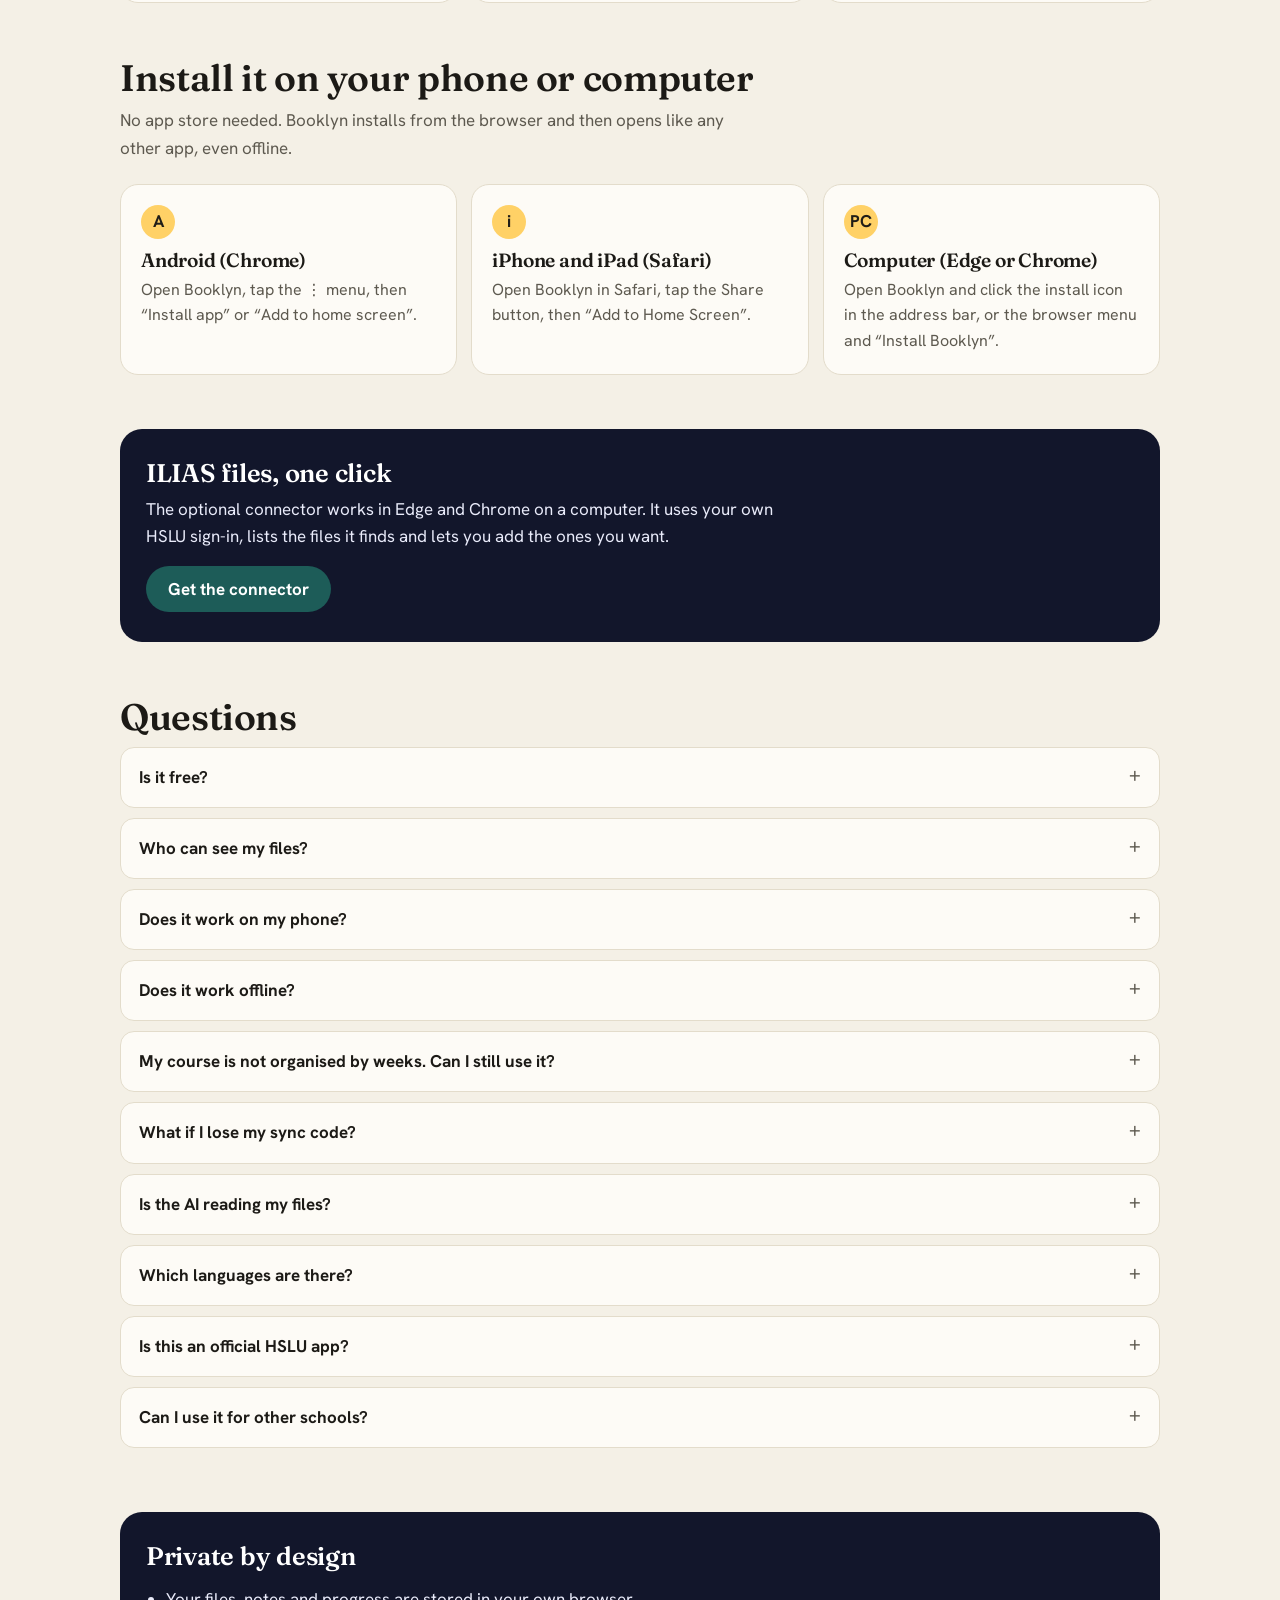
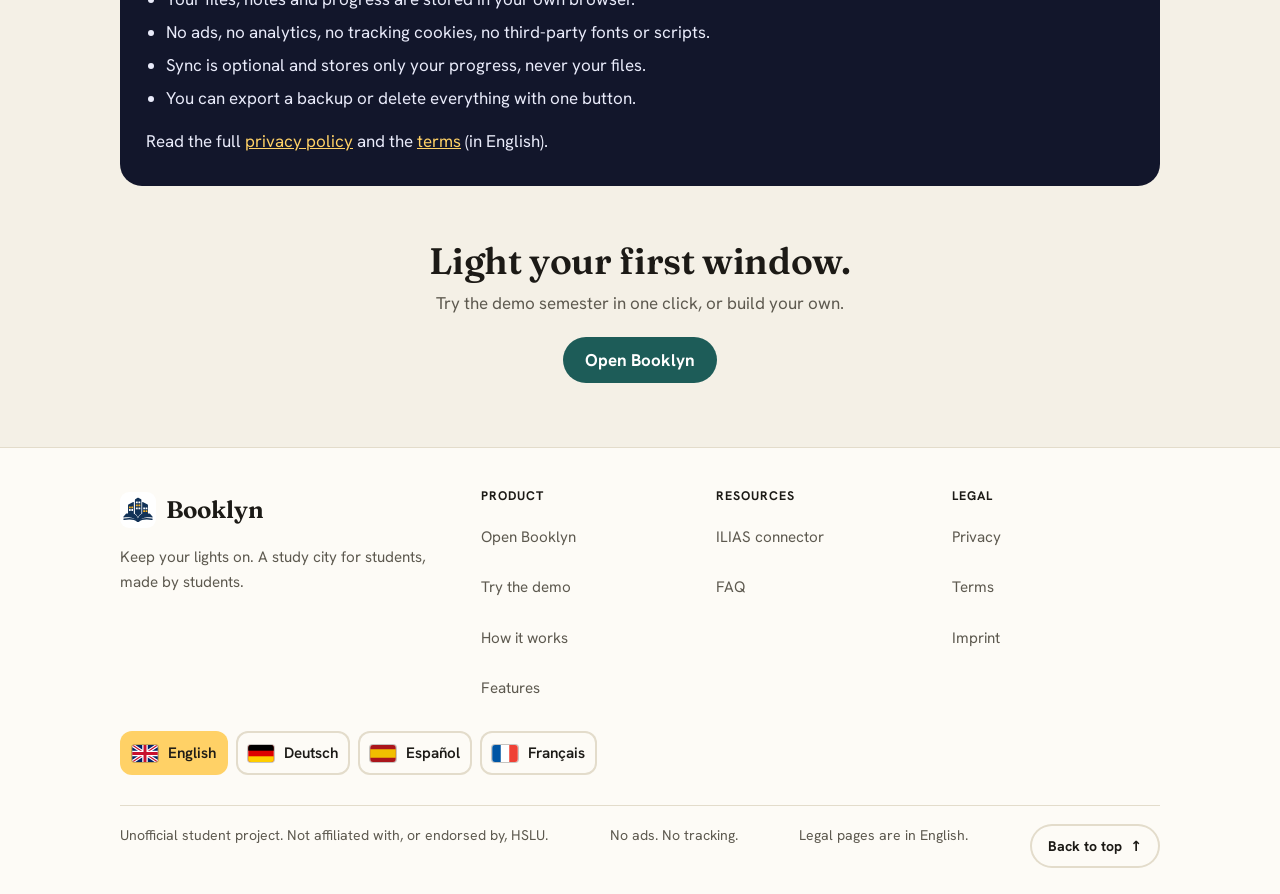
==== commit 735c8ff0: "Landing: simpler navbar, language dropdown with flags, footer flags, smooth back-to-top" ====
--- a/index.html
+++ b/index.html
@@ -29,10 +29,9 @@
 <div class="wrap">
 <header class="top">
 <a class="brand" href="/"><img src="/app/icon.svg" alt="" width="36" height="36"><span>Booklyn</span></a>
-<nav id="site-nav" aria-label="Main"><a href="#try">Try it</a><a href="#how">How it works</a><a href="#features">Features</a><a href="/connector/">ILIAS connector</a><a href="#faq">FAQ</a></nav>
-<div class="topact"><a class="btn small" href="/app/">Open Booklyn</a><button type="button" class="menu-btn" id="menu-btn" aria-expanded="false" aria-controls="site-nav" aria-label="Menu"><svg viewBox="0 0 24 24" width="22" height="22" aria-hidden="true"><path class="m-open" d="M4 7h16M4 12h16M4 17h16" fill="none" stroke="currentColor" stroke-width="2.2" stroke-linecap="round"/><path class="m-close" d="M6 6l12 12M18 6L6 18" fill="none" stroke="currentColor" stroke-width="2.2" stroke-linecap="round"/></svg></button></div>
+<nav id="site-nav" aria-label="Main"><a href="#how">How it works</a><a href="#features">Features</a><a href="#faq">FAQ</a><a class="btn navapp" href="/app/">Open Booklyn</a></nav>
+<div class="topact"><details class="langdd" id="langdd"><summary aria-label="Language: English"><svg viewBox="0 0 60 40" aria-hidden="true" focusable="false"><rect width="60" height="40" fill="#012169"/><path d="M0 0L60 40M60 0L0 40" stroke="#fff" stroke-width="8"/><path d="M0 0L60 40M60 0L0 40" stroke="#C8102E" stroke-width="3"/><path d="M30 0v40M0 20h60" stroke="#fff" stroke-width="13"/><path d="M30 0v40M0 20h60" stroke="#C8102E" stroke-width="7"/></svg><span class="lcode">EN</span></summary><div class="langmenu" role="group" aria-label="Language"><a href="/" lang="en" hreflang="en" aria-current="true"><svg viewBox="0 0 60 40" aria-hidden="true" focusable="false"><rect width="60" height="40" fill="#012169"/><path d="M0 0L60 40M60 0L0 40" stroke="#fff" stroke-width="8"/><path d="M0 0L60 40M60 0L0 40" stroke="#C8102E" stroke-width="3"/><path d="M30 0v40M0 20h60" stroke="#fff" stroke-width="13"/><path d="M30 0v40M0 20h60" stroke="#C8102E" stroke-width="7"/></svg><span>English</span></a><a href="/de/" lang="de" hreflang="de"><svg viewBox="0 0 60 40" aria-hidden="true" focusable="false"><rect width="60" height="40" fill="#DD0000"/><rect width="60" height="13.4" fill="#000"/><rect y="26.6" width="60" height="13.4" fill="#FFCE00"/></svg><span>Deutsch</span></a><a href="/es/" lang="es" hreflang="es"><svg viewBox="0 0 60 40" aria-hidden="true" focusable="false"><rect width="60" height="40" fill="#AA151B"/><rect y="10" width="60" height="20" fill="#F1BF00"/></svg><span>Español</span></a><a href="/fr/" lang="fr" hreflang="fr"><svg viewBox="0 0 60 40" aria-hidden="true" focusable="false"><rect width="60" height="40" fill="#fff"/><rect width="20" height="40" fill="#0055A4"/><rect x="40" width="20" height="40" fill="#EF4135"/></svg><span>Français</span></a></div></details><a class="btn small" href="/app/">Open Booklyn</a><button type="button" class="menu-btn" id="menu-btn" aria-expanded="false" aria-controls="site-nav" aria-label="Menu"><svg viewBox="0 0 24 24" width="22" height="22" aria-hidden="true"><path class="m-open" d="M4 7h16M4 12h16M4 17h16" fill="none" stroke="currentColor" stroke-width="2.2" stroke-linecap="round"/><path class="m-close" d="M6 6l12 12M18 6L6 18" fill="none" stroke="currentColor" stroke-width="2.2" stroke-linecap="round"/></svg></button></div>
 </header>
-<div class="langsw langtop" role="group" aria-label="Language"><a href="/" lang="en" hreflang="en" aria-current="true">English</a><a href="/de/" lang="de" hreflang="de">Deutsch</a><a href="/es/" lang="es" hreflang="es">Español</a><a href="/fr/" lang="fr" hreflang="fr">Français</a></div>
 <main id="main">
 <section class="hero herogrid" id="try">
 <div>
@@ -170,8 +169,8 @@
 <nav aria-label="Resources"><h2>Resources</h2><a href="/connector/">ILIAS connector</a><a href="#faq">FAQ</a></nav>
 <nav aria-label="Legal"><h2>Legal</h2><a href="/privacy/">Privacy</a><a href="/terms/">Terms</a><a href="/imprint/">Imprint</a></nav>
 </div>
-<div class="langsw" role="group" aria-label="Language"><a href="/" lang="en" hreflang="en" aria-current="true">English</a><a href="/de/" lang="de" hreflang="de">Deutsch</a><a href="/es/" lang="es" hreflang="es">Español</a><a href="/fr/" lang="fr" hreflang="fr">Français</a></div>
-<div class="fbottom"><span>Unofficial student project. Not affiliated with, or endorsed by, HSLU.</span><span>No ads. No tracking.</span><span>Legal pages are in English.</span><a href="#top">Back to top &uarr;</a></div>
+<div class="langsw" role="group" aria-label="Language"><a href="/" lang="en" hreflang="en" aria-current="true"><svg viewBox="0 0 60 40" aria-hidden="true" focusable="false"><rect width="60" height="40" fill="#012169"/><path d="M0 0L60 40M60 0L0 40" stroke="#fff" stroke-width="8"/><path d="M0 0L60 40M60 0L0 40" stroke="#C8102E" stroke-width="3"/><path d="M30 0v40M0 20h60" stroke="#fff" stroke-width="13"/><path d="M30 0v40M0 20h60" stroke="#C8102E" stroke-width="7"/></svg><span>English</span></a><a href="/de/" lang="de" hreflang="de"><svg viewBox="0 0 60 40" aria-hidden="true" focusable="false"><rect width="60" height="40" fill="#DD0000"/><rect width="60" height="13.4" fill="#000"/><rect y="26.6" width="60" height="13.4" fill="#FFCE00"/></svg><span>Deutsch</span></a><a href="/es/" lang="es" hreflang="es"><svg viewBox="0 0 60 40" aria-hidden="true" focusable="false"><rect width="60" height="40" fill="#AA151B"/><rect y="10" width="60" height="20" fill="#F1BF00"/></svg><span>Español</span></a><a href="/fr/" lang="fr" hreflang="fr"><svg viewBox="0 0 60 40" aria-hidden="true" focusable="false"><rect width="60" height="40" fill="#fff"/><rect width="20" height="40" fill="#0055A4"/><rect x="40" width="20" height="40" fill="#EF4135"/></svg><span>Français</span></a></div>
+<div class="fbottom"><span>Unofficial student project. Not affiliated with, or endorsed by, HSLU.</span><span>No ads. No tracking.</span><span>Legal pages are in English.</span><a class="totop" href="#top">Back to top <span aria-hidden="true">&uarr;</span></a></div>
 </div>
 </footer>
 </body>
--- a/assets/site.css
+++ b/assets/site.css
@@ -106,7 +106,6 @@
 /* ---- small phones and touch targets ---- */
 @media (max-width:400px){.top{gap:8px}.topact{gap:6px}.topact .btn.small{padding:0 12px;font-size:.88rem}.brand{gap:8px}.brand img{width:30px;height:30px}.brand span{font-size:1.05rem}}
 .sitefoot nav a{display:inline-block;padding:9px 0}.fbottom a{display:inline-block;padding:11px 0}
-.langsw{display:flex;gap:4px;flex-wrap:wrap}.langsw a{display:inline-flex;align-items:center;justify-content:center;min-width:44px;min-height:44px;padding:0 10px;border-radius:12px;font-weight:700;font-size:.9rem;color:var(--muted);text-decoration:none;box-shadow:inset 0 0 0 2px var(--line)}.langsw a[aria-current="true"]{background:var(--lit);color:#201d17;box-shadow:none}
 
 /* screenshots */
 .shots{display:grid;gap:18px;grid-template-columns:1fr 1fr;align-items:start}
@@ -114,8 +113,28 @@
 .shot figcaption{padding:12px 16px;font-size:.95rem;color:#cfd3ee;background:#141a36}
 .shot:not(.wide) img{max-height:560px;object-fit:cover;object-position:top}
 @media (max-width:560px){.shots{grid-template-columns:1fr}.shot:not(.wide) img{max-height:none}}
-/* language switcher at the top */
-.langtop{margin:4px 0 0;justify-content:flex-end}
-.langtop a{min-height:44px}
-@media (max-width:400px){.langtop{justify-content:flex-start}.langsw a{min-width:44px;padding:0 8px}}
 .brand{display:inline-flex;align-items:center;gap:10px;min-height:44px}
+
+/* language menu (header) and language row (footer) */
+.langdd svg,.langsw svg{width:26px;height:17px;border-radius:3px;box-shadow:0 0 0 1px rgba(0,0,0,.22);flex:none;display:block}
+.langdd{position:relative}
+.langdd summary{list-style:none;display:inline-flex;align-items:center;gap:8px;min-height:44px;padding:0 12px;border-radius:12px;cursor:pointer;box-shadow:inset 0 0 0 2px var(--line);font-weight:700;font-size:.85rem;color:var(--ink);user-select:none}
+.langdd summary::-webkit-details-marker{display:none}
+.langdd summary::after{content:"";width:7px;height:7px;border-right:2px solid currentColor;border-bottom:2px solid currentColor;transform:rotate(45deg) translateY(-2px);transition:transform .2s;opacity:.7}
+.langdd[open] summary::after{transform:rotate(-135deg) translateY(-2px)}
+.langdd[open] summary{background:color-mix(in srgb,var(--ink) 6%,transparent)}
+.langmenu{position:absolute;right:0;top:calc(100% + 8px);min-width:200px;display:flex;flex-direction:column;gap:2px;background:var(--card);border:1px solid var(--line);border-radius:16px;padding:6px;box-shadow:0 18px 40px -18px rgba(10,14,32,.45);z-index:40}
+.langmenu a,.langsw a{display:flex;align-items:center;gap:10px;min-height:44px;padding:0 12px;border-radius:12px;font-weight:600;font-size:.95rem;color:var(--ink);text-decoration:none}
+.langmenu a:hover,.langsw a:hover{background:color-mix(in srgb,var(--ink) 7%,transparent)}
+.langmenu a[aria-current="true"],.langsw a[aria-current="true"]{background:var(--lit);color:#201d17}
+.langsw{display:flex;gap:8px;flex-wrap:wrap;margin-top:22px}
+.langsw a{box-shadow:inset 0 0 0 2px var(--line)}.langsw a[aria-current="true"]{box-shadow:none}
+/* few links in the bar, the app button moves into the phone menu */
+.top nav .navapp{display:none}
+@media (max-width:560px){.topact>.btn{display:none}.top nav .navapp{display:flex;margin-top:6px;color:var(--teal-ink)!important}.langdd .lcode{display:none}.langdd summary{padding:0 10px;gap:6px}}
+/* smooth scrolling and a proper back-to-top button */
+html{scroll-behavior:smooth}
+@media (prefers-reduced-motion:reduce){html{scroll-behavior:auto}}
+[id]{scroll-margin-top:84px}
+.fbottom .totop{display:inline-flex;align-items:center;gap:8px;min-height:44px;padding:0 18px;border-radius:999px;box-shadow:inset 0 0 0 2px var(--line);color:var(--ink);font-weight:700;text-decoration:none;transition:background .2s,transform .2s}
+.fbottom .totop:hover{background:color-mix(in srgb,var(--ink) 7%,transparent);transform:translateY(-2px)}
